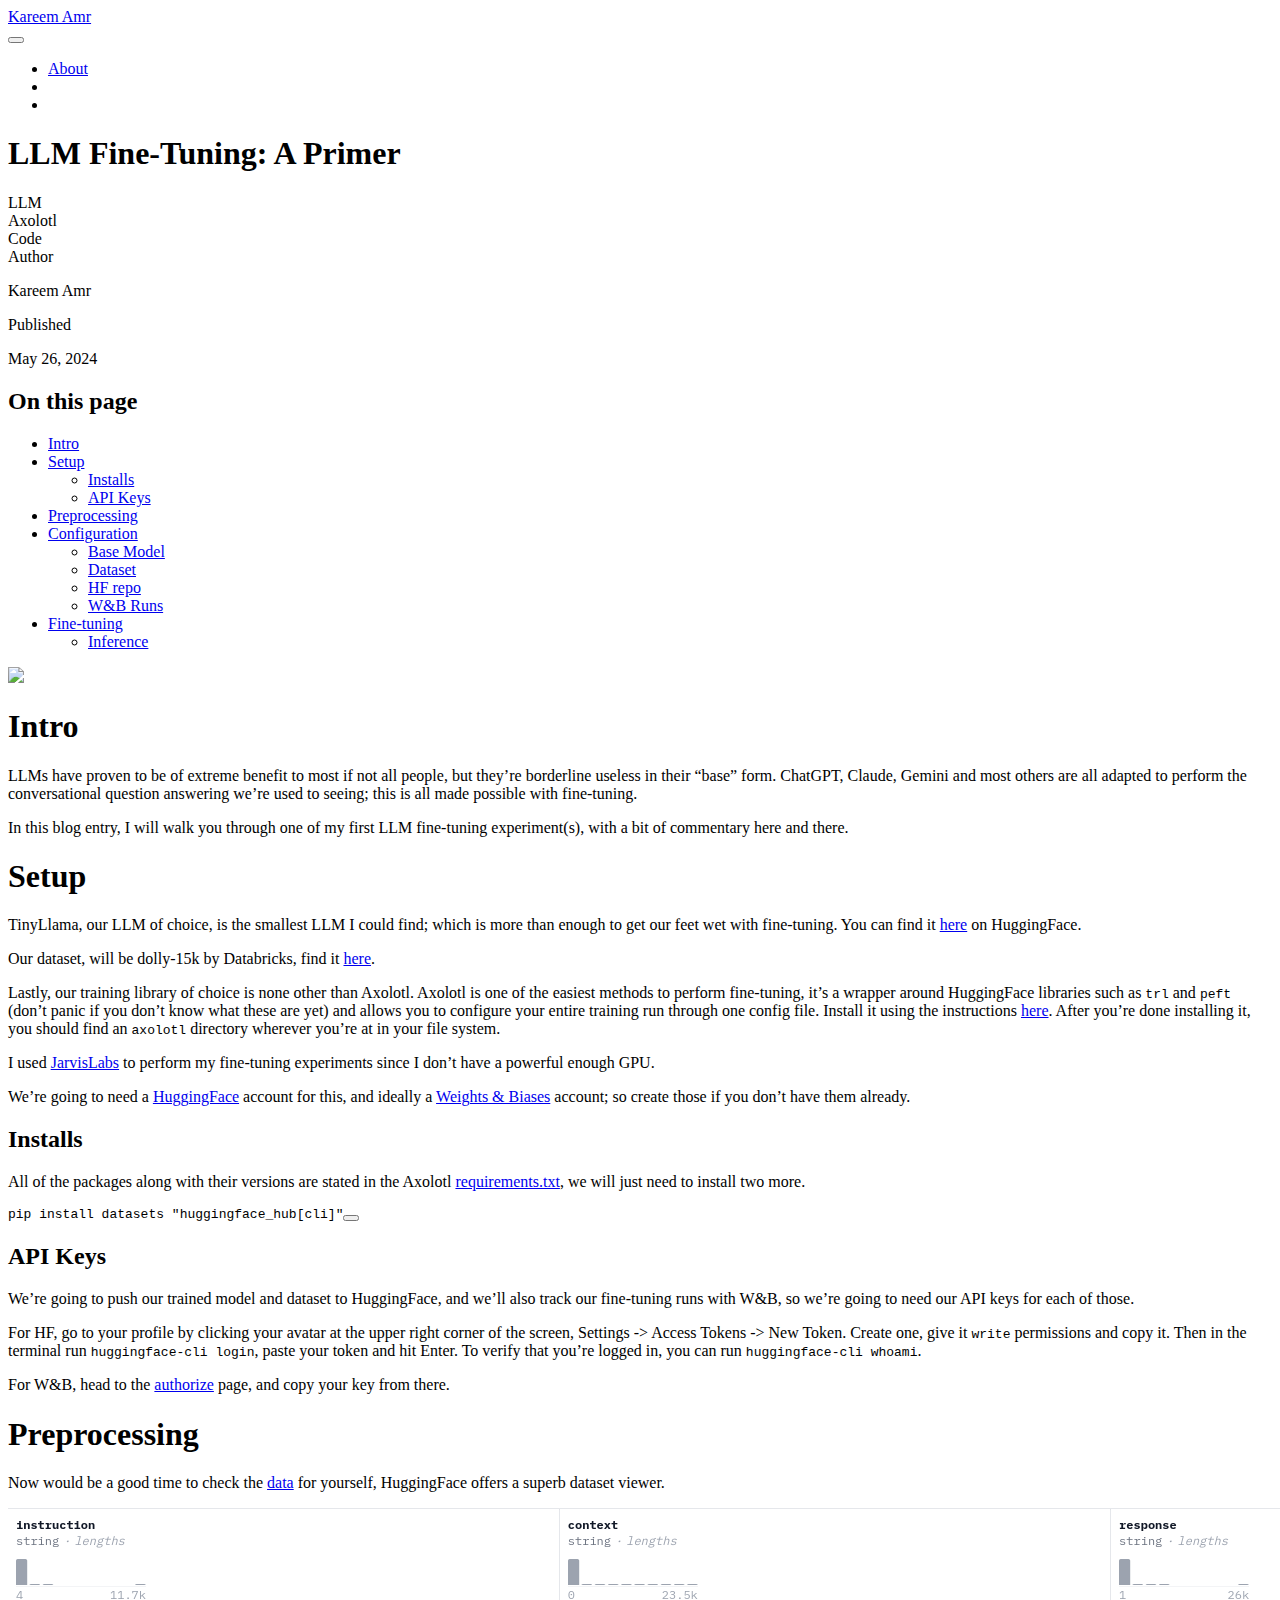
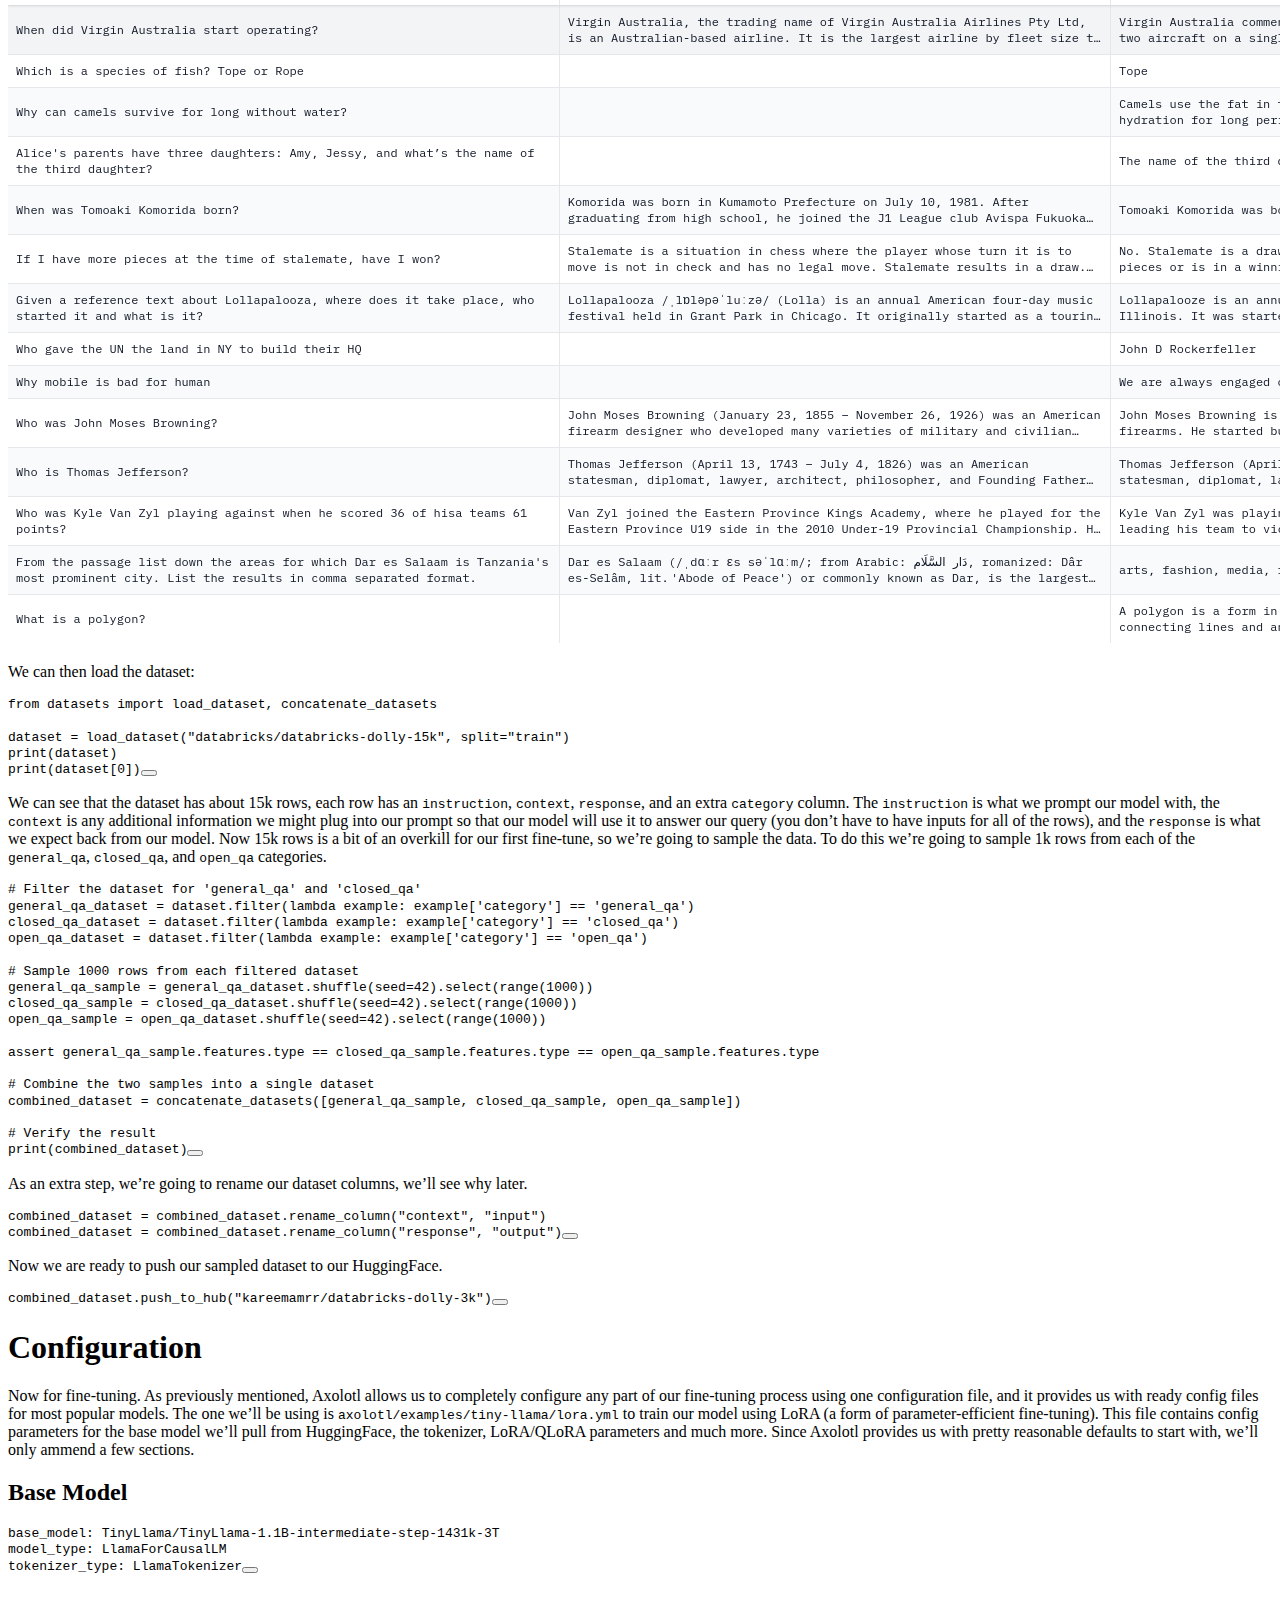
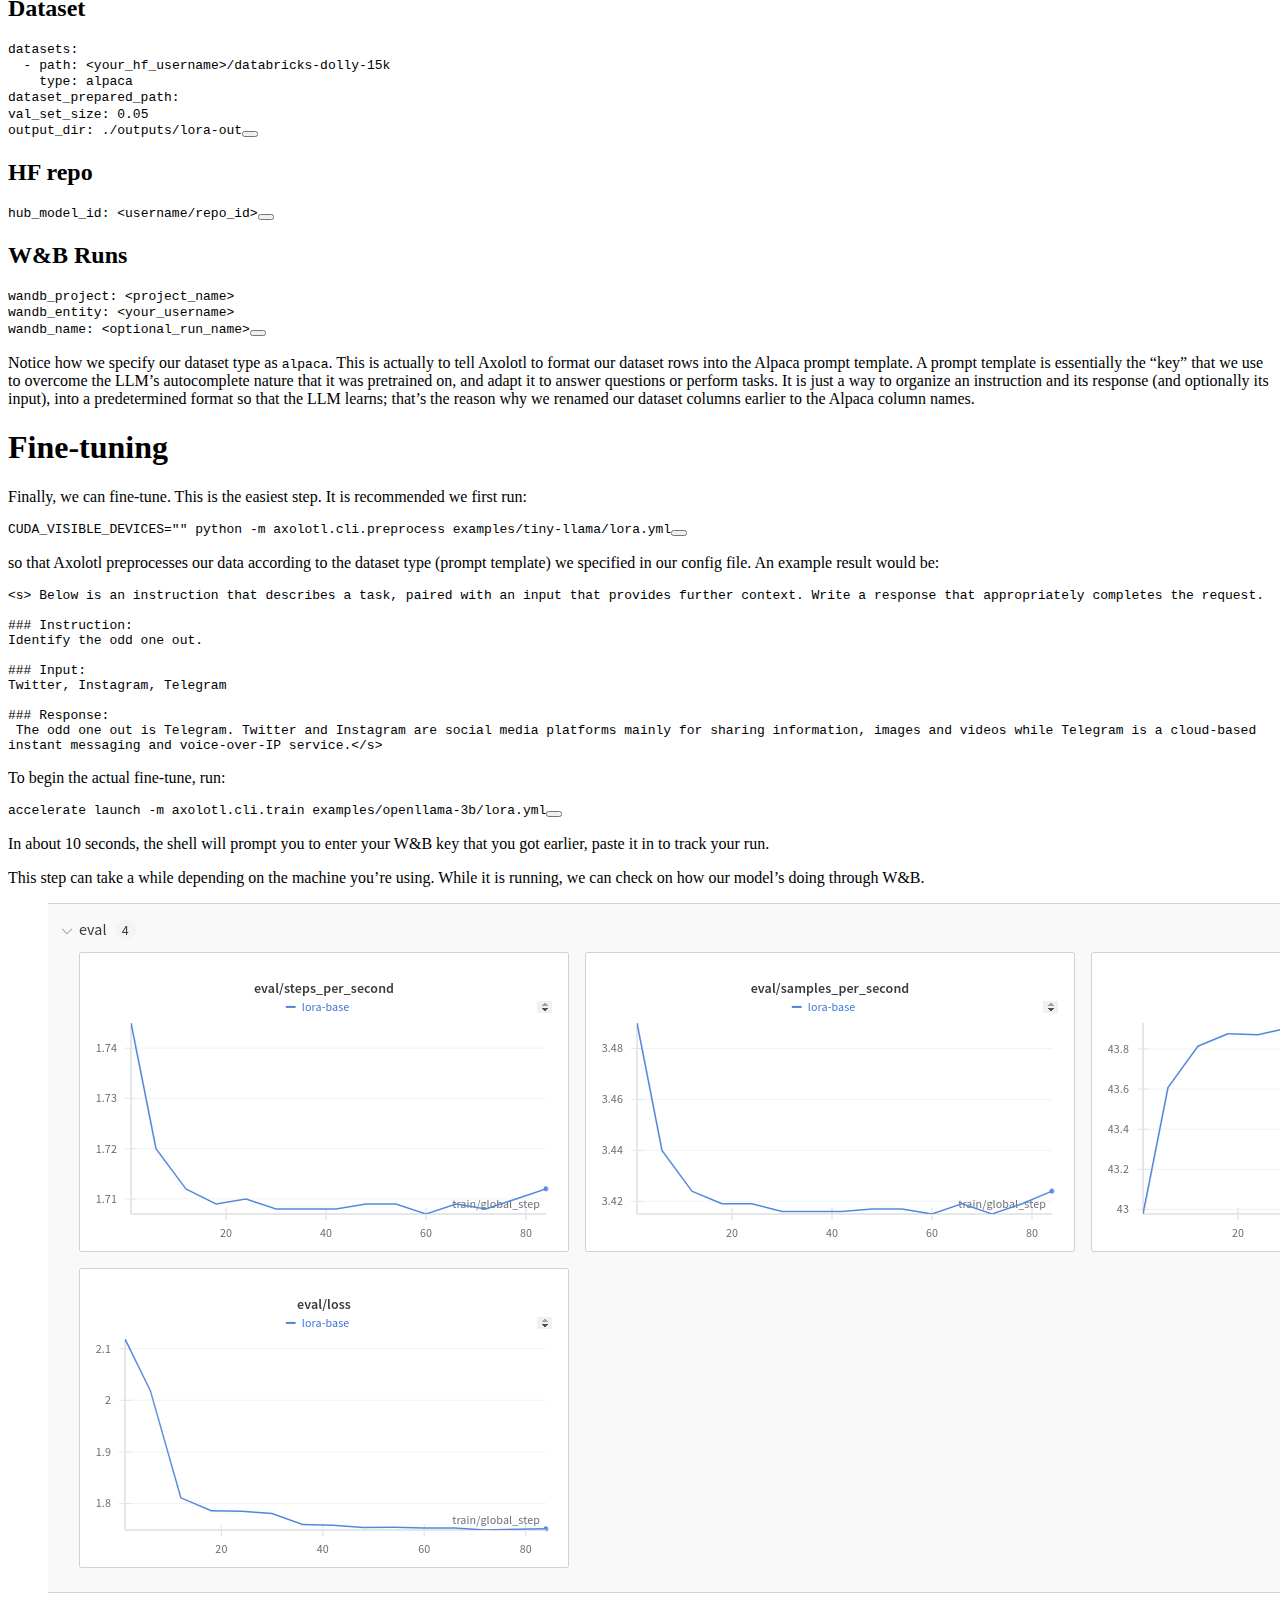
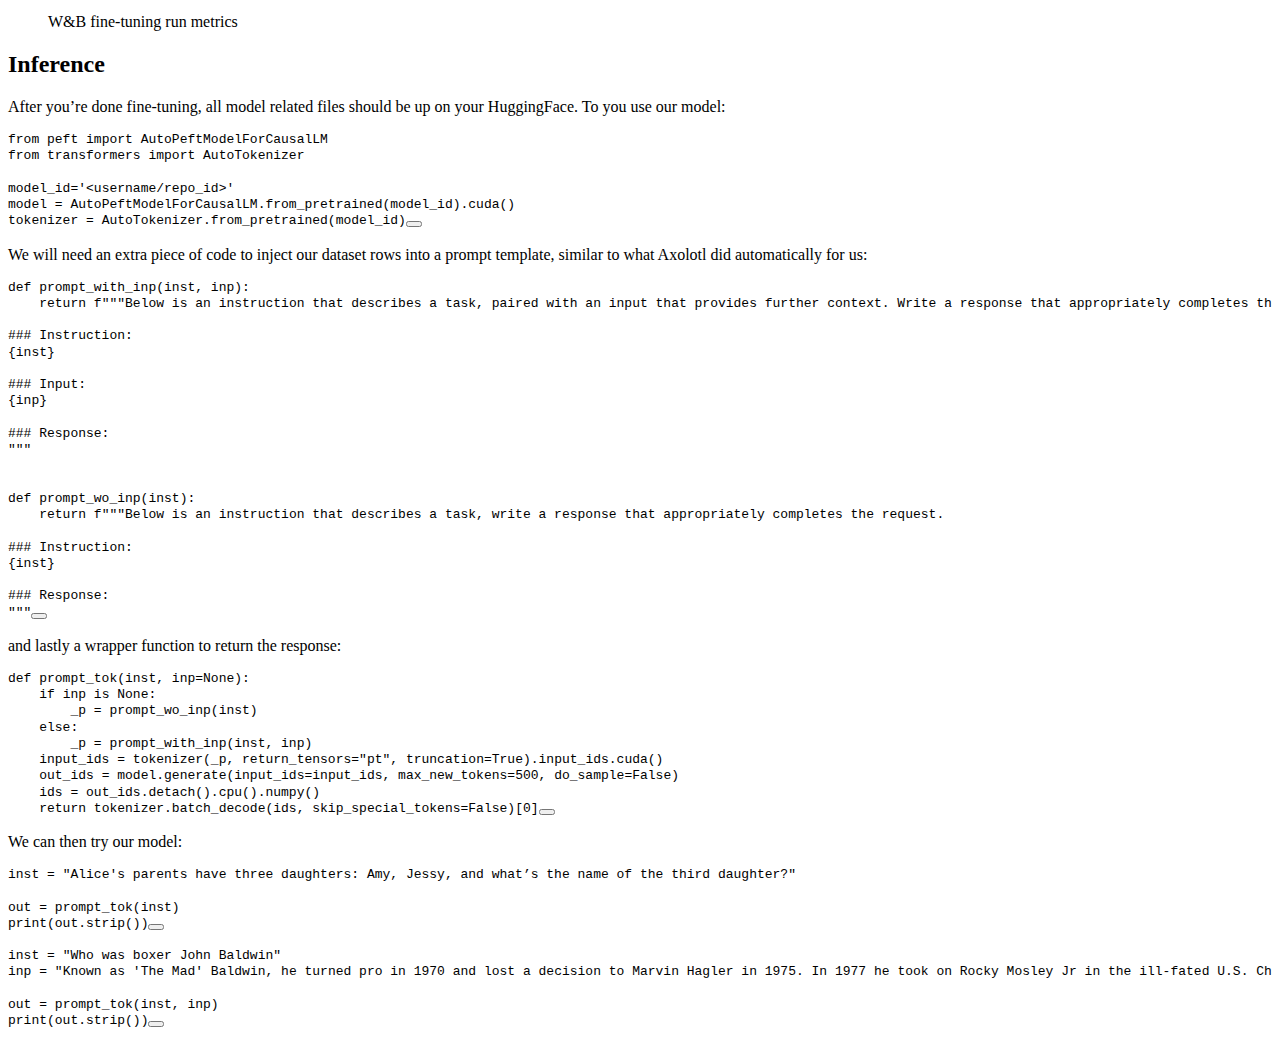
==== posts/llm-primer/index.html @ f2a33131 "Built site for gh-pages" ====
<!DOCTYPE html>
<html xmlns="http://www.w3.org/1999/xhtml" lang="en" xml:lang="en"><head>

<meta charset="utf-8">
<meta name="generator" content="quarto-1.4.554">

<meta name="viewport" content="width=device-width, initial-scale=1.0, user-scalable=yes">

<meta name="author" content="Kareem Amr">
<meta name="dcterms.date" content="2024-05-26">

<title>Kareem Amr - LLM Fine-Tuning: A Primer</title>
<style>
code{white-space: pre-wrap;}
span.smallcaps{font-variant: small-caps;}
div.columns{display: flex; gap: min(4vw, 1.5em);}
div.column{flex: auto; overflow-x: auto;}
div.hanging-indent{margin-left: 1.5em; text-indent: -1.5em;}
ul.task-list{list-style: none;}
ul.task-list li input[type="checkbox"] {
  width: 0.8em;
  margin: 0 0.8em 0.2em -1em; /* quarto-specific, see https://github.com/quarto-dev/quarto-cli/issues/4556 */ 
  vertical-align: middle;
}
/* CSS for syntax highlighting */
pre > code.sourceCode { white-space: pre; position: relative; }
pre > code.sourceCode > span { line-height: 1.25; }
pre > code.sourceCode > span:empty { height: 1.2em; }
.sourceCode { overflow: visible; }
code.sourceCode > span { color: inherit; text-decoration: inherit; }
div.sourceCode { margin: 1em 0; }
pre.sourceCode { margin: 0; }
@media screen {
div.sourceCode { overflow: auto; }
}
@media print {
pre > code.sourceCode { white-space: pre-wrap; }
pre > code.sourceCode > span { text-indent: -5em; padding-left: 5em; }
}
pre.numberSource code
  { counter-reset: source-line 0; }
pre.numberSource code > span
  { position: relative; left: -4em; counter-increment: source-line; }
pre.numberSource code > span > a:first-child::before
  { content: counter(source-line);
    position: relative; left: -1em; text-align: right; vertical-align: baseline;
    border: none; display: inline-block;
    -webkit-touch-callout: none; -webkit-user-select: none;
    -khtml-user-select: none; -moz-user-select: none;
    -ms-user-select: none; user-select: none;
    padding: 0 4px; width: 4em;
  }
pre.numberSource { margin-left: 3em;  padding-left: 4px; }
div.sourceCode
  {   }
@media screen {
pre > code.sourceCode > span > a:first-child::before { text-decoration: underline; }
}
</style>


<script src="../../site_libs/quarto-nav/quarto-nav.js"></script>
<script src="../../site_libs/quarto-nav/headroom.min.js"></script>
<script src="../../site_libs/clipboard/clipboard.min.js"></script>
<script src="../../site_libs/quarto-search/autocomplete.umd.js"></script>
<script src="../../site_libs/quarto-search/fuse.min.js"></script>
<script src="../../site_libs/quarto-search/quarto-search.js"></script>
<meta name="quarto:offset" content="../../">
<link href="../../profile.jpg" rel="icon" type="image/jpeg">
<script src="../../site_libs/quarto-html/quarto.js"></script>
<script src="../../site_libs/quarto-html/popper.min.js"></script>
<script src="../../site_libs/quarto-html/tippy.umd.min.js"></script>
<script src="../../site_libs/quarto-html/anchor.min.js"></script>
<link href="../../site_libs/quarto-html/tippy.css" rel="stylesheet">
<link href="../../site_libs/quarto-html/quarto-syntax-highlighting.css" rel="stylesheet" id="quarto-text-highlighting-styles">
<script src="../../site_libs/bootstrap/bootstrap.min.js"></script>
<link href="../../site_libs/bootstrap/bootstrap-icons.css" rel="stylesheet">
<link href="../../site_libs/bootstrap/bootstrap.min.css" rel="stylesheet" id="quarto-bootstrap" data-mode="light">
<script id="quarto-search-options" type="application/json">{
  "location": "navbar",
  "copy-button": false,
  "collapse-after": 3,
  "panel-placement": "end",
  "type": "overlay",
  "limit": 50,
  "keyboard-shortcut": [
    "f",
    "/",
    "s"
  ],
  "show-item-context": false,
  "language": {
    "search-no-results-text": "No results",
    "search-matching-documents-text": "matching documents",
    "search-copy-link-title": "Copy link to search",
    "search-hide-matches-text": "Hide additional matches",
    "search-more-match-text": "more match in this document",
    "search-more-matches-text": "more matches in this document",
    "search-clear-button-title": "Clear",
    "search-text-placeholder": "",
    "search-detached-cancel-button-title": "Cancel",
    "search-submit-button-title": "Submit",
    "search-label": "Search"
  }
}</script>


<link rel="stylesheet" href="../../styles.css">
</head>

<body class="nav-fixed">

<div id="quarto-search-results"></div>
  <header id="quarto-header" class="headroom fixed-top quarto-banner">
    <nav class="navbar navbar-expand-lg " data-bs-theme="dark">
      <div class="navbar-container container-fluid">
      <div class="navbar-brand-container mx-auto">
    <a class="navbar-brand" href="../../index.html">
    <span class="navbar-title">Kareem Amr</span>
    </a>
  </div>
            <div id="quarto-search" class="" title="Search"></div>
          <button class="navbar-toggler" type="button" data-bs-toggle="collapse" data-bs-target="#navbarCollapse" aria-controls="navbarCollapse" aria-expanded="false" aria-label="Toggle navigation" onclick="if (window.quartoToggleHeadroom) { window.quartoToggleHeadroom(); }">
  <span class="navbar-toggler-icon"></span>
</button>
          <div class="collapse navbar-collapse" id="navbarCollapse">
            <ul class="navbar-nav navbar-nav-scroll ms-auto">
  <li class="nav-item">
    <a class="nav-link" href="../../about.html"> 
<span class="menu-text">About</span></a>
  </li>  
  <li class="nav-item compact">
    <a class="nav-link" href="https://github.com/kareemamrr"> <i class="bi bi-github" role="img">
</i> 
<span class="menu-text"></span></a>
  </li>  
  <li class="nav-item compact">
    <a class="nav-link" href="https://www.linkedin.com/in/kareemamrr/"> <i class="bi bi-linkedin" role="img">
</i> 
<span class="menu-text"></span></a>
  </li>  
</ul>
          </div> <!-- /navcollapse -->
          <div class="quarto-navbar-tools">
</div>
      </div> <!-- /container-fluid -->
    </nav>
</header>
<!-- content -->
<header id="title-block-header" class="quarto-title-block default page-columns page-full">
  <div class="quarto-title-banner page-columns page-full">
    <div class="quarto-title column-body">
      <h1 class="title">LLM Fine-Tuning: A Primer</h1>
                                <div class="quarto-categories">
                <div class="quarto-category">LLM</div>
                <div class="quarto-category">Axolotl</div>
                <div class="quarto-category">Code</div>
              </div>
                  </div>
  </div>
    
  
  <div class="quarto-title-meta">

      <div>
      <div class="quarto-title-meta-heading">Author</div>
      <div class="quarto-title-meta-contents">
               <p>Kareem Amr </p>
            </div>
    </div>
      
      <div>
      <div class="quarto-title-meta-heading">Published</div>
      <div class="quarto-title-meta-contents">
        <p class="date">May 26, 2024</p>
      </div>
    </div>
    
      
    </div>
    
  
  </header><div id="quarto-content" class="quarto-container page-columns page-rows-contents page-layout-article page-navbar">
<!-- sidebar -->
<!-- margin-sidebar -->
    <div id="quarto-margin-sidebar" class="sidebar margin-sidebar">
        <nav id="TOC" role="doc-toc" class="toc-active">
    <h2 id="toc-title">On this page</h2>
   
  <ul>
  <li><a href="#intro" id="toc-intro" class="nav-link active" data-scroll-target="#intro">Intro</a></li>
  <li><a href="#setup" id="toc-setup" class="nav-link" data-scroll-target="#setup">Setup</a>
  <ul class="collapse">
  <li><a href="#installs" id="toc-installs" class="nav-link" data-scroll-target="#installs">Installs</a></li>
  <li><a href="#api-keys" id="toc-api-keys" class="nav-link" data-scroll-target="#api-keys">API Keys</a></li>
  </ul></li>
  <li><a href="#preprocessing" id="toc-preprocessing" class="nav-link" data-scroll-target="#preprocessing">Preprocessing</a></li>
  <li><a href="#configuration" id="toc-configuration" class="nav-link" data-scroll-target="#configuration">Configuration</a>
  <ul class="collapse">
  <li><a href="#base-model" id="toc-base-model" class="nav-link" data-scroll-target="#base-model">Base Model</a></li>
  <li><a href="#dataset" id="toc-dataset" class="nav-link" data-scroll-target="#dataset">Dataset</a></li>
  <li><a href="#hf-repo" id="toc-hf-repo" class="nav-link" data-scroll-target="#hf-repo">HF repo</a></li>
  <li><a href="#wb-runs" id="toc-wb-runs" class="nav-link" data-scroll-target="#wb-runs">W&amp;B Runs</a></li>
  </ul></li>
  <li><a href="#fine-tuning" id="toc-fine-tuning" class="nav-link" data-scroll-target="#fine-tuning">Fine-tuning</a>
  <ul class="collapse">
  <li><a href="#inference" id="toc-inference" class="nav-link" data-scroll-target="#inference">Inference</a></li>
  </ul></li>
  </ul>
</nav>
    </div>
<!-- main -->
<main class="content quarto-banner-title-block" id="quarto-document-content">





<p><img src="https://raw.githubusercontent.com/jzhang38/TinyLlama/main/.github/TinyLlama_logo.png" class="img-fluid" width="500"></p>
<section id="intro" class="level1">
<h1>Intro</h1>
<p>LLMs have proven to be of extreme benefit to most if not all people, but they’re borderline useless in their “base” form. ChatGPT, Claude, Gemini and most others are all adapted to perform the conversational question answering we’re used to seeing; this is all made possible with fine-tuning.</p>
<p>In this blog entry, I will walk you through one of my first LLM fine-tuning experiment(s), with a bit of commentary here and there.</p>
</section>
<section id="setup" class="level1">
<h1>Setup</h1>
<p>TinyLlama, our LLM of choice, is the smallest LLM I could find; which is more than enough to get our feet wet with fine-tuning. You can find it <a href="https://huggingface.co/TinyLlama/TinyLlama-1.1B-intermediate-step-1431k-3T">here</a> on HuggingFace.</p>
<p>Our dataset, will be dolly-15k by Databricks, find it <a href="https://huggingface.co/datasets/databricks/databricks-dolly-15k">here</a>.</p>
<p>Lastly, our training library of choice is none other than Axolotl. Axolotl is one of the easiest methods to perform fine-tuning, it’s a wrapper around HuggingFace libraries such as <code>trl</code> and <code>peft</code> (don’t panic if you don’t know what these are yet) and allows you to configure your entire training run through one config file. Install it using the instructions <a href="https://github.com/OpenAccess-AI-Collective/axolotl?tab=readme-ov-file#quickstart-">here</a>. After you’re done installing it, you should find an <code>axolotl</code> directory wherever you’re at in your file system.</p>
<p>I used <a href="https://jarvislabs.ai/">JarvisLabs</a> to perform my fine-tuning experiments since I don’t have a powerful enough GPU.</p>
<p>We’re going to need a <a href="https://huggingface.co/">HuggingFace</a> account for this, and ideally a <a href="https://wandb.ai/site">Weights &amp; Biases</a> account; so create those if you don’t have them already.</p>
<section id="installs" class="level2">
<h2 class="anchored" data-anchor-id="installs">Installs</h2>
<p>All of the packages along with their versions are stated in the Axolotl <a href="https://github.com/OpenAccess-AI-Collective/axolotl/blob/main/requirements.txt">requirements.txt</a>, we will just need to install two more.</p>
<div class="sourceCode" id="cb1"><pre class="sourceCode py code-with-copy"><code class="sourceCode python"><span id="cb1-1"><a href="#cb1-1" aria-hidden="true" tabindex="-1"></a>pip install datasets <span class="st">"huggingface_hub[cli]"</span></span></code><button title="Copy to Clipboard" class="code-copy-button"><i class="bi"></i></button></pre></div>
</section>
<section id="api-keys" class="level2">
<h2 class="anchored" data-anchor-id="api-keys">API Keys</h2>
<p>We’re going to push our trained model and dataset to HuggingFace, and we’ll also track our fine-tuning runs with W&amp;B, so we’re going to need our API keys for each of those.</p>
<p>For HF, go to your profile by clicking your avatar at the upper right corner of the screen, Settings -&gt; Access Tokens -&gt; New Token. Create one, give it <code>write</code> permissions and copy it. Then in the terminal run <code>huggingface-cli login</code>, paste your token and hit Enter. To verify that you’re logged in, you can run <code>huggingface-cli whoami</code>.</p>
<p>For W&amp;B, head to the <a href="https://wandb.ai/authorize">authorize</a> page, and copy your key from there.</p>
</section>
</section>
<section id="preprocessing" class="level1">
<h1>Preprocessing</h1>
<p>Now would be a good time to check the <a href="https://huggingface.co/datasets/databricks/databricks-dolly-15k">data</a> for yourself, HuggingFace offers a superb dataset viewer.</p>
<p><img src="data.png" class="img-fluid"></p>
<p>We can then load the dataset:</p>
<div class="sourceCode" id="cb2"><pre class="sourceCode py code-with-copy"><code class="sourceCode python"><span id="cb2-1"><a href="#cb2-1" aria-hidden="true" tabindex="-1"></a><span class="im">from</span> datasets <span class="im">import</span> load_dataset, concatenate_datasets</span>
<span id="cb2-2"><a href="#cb2-2" aria-hidden="true" tabindex="-1"></a></span>
<span id="cb2-3"><a href="#cb2-3" aria-hidden="true" tabindex="-1"></a>dataset <span class="op">=</span> load_dataset(<span class="st">"databricks/databricks-dolly-15k"</span>, split<span class="op">=</span><span class="st">"train"</span>)</span>
<span id="cb2-4"><a href="#cb2-4" aria-hidden="true" tabindex="-1"></a><span class="bu">print</span>(dataset)</span>
<span id="cb2-5"><a href="#cb2-5" aria-hidden="true" tabindex="-1"></a><span class="bu">print</span>(dataset[<span class="dv">0</span>])</span></code><button title="Copy to Clipboard" class="code-copy-button"><i class="bi"></i></button></pre></div>
<p>We can see that the dataset has about 15k rows, each row has an <code>instruction</code>, <code>context</code>, <code>response</code>, and an extra <code>category</code> column. The <code>instruction</code> is what we prompt our model with, the <code>context</code> is any additional information we might plug into our prompt so that our model will use it to answer our query (you don’t have to have inputs for all of the rows), and the <code>response</code> is what we expect back from our model. Now 15k rows is a bit of an overkill for our first fine-tune, so we’re going to sample the data. To do this we’re going to sample 1k rows from each of the <code>general_qa</code>, <code>closed_qa</code>, and <code>open_qa</code> categories.</p>
<div class="sourceCode" id="cb3"><pre class="sourceCode py code-with-copy"><code class="sourceCode python"><span id="cb3-1"><a href="#cb3-1" aria-hidden="true" tabindex="-1"></a><span class="co"># Filter the dataset for 'general_qa' and 'closed_qa'</span></span>
<span id="cb3-2"><a href="#cb3-2" aria-hidden="true" tabindex="-1"></a>general_qa_dataset <span class="op">=</span> dataset.<span class="bu">filter</span>(<span class="kw">lambda</span> example: example[<span class="st">'category'</span>] <span class="op">==</span> <span class="st">'general_qa'</span>)</span>
<span id="cb3-3"><a href="#cb3-3" aria-hidden="true" tabindex="-1"></a>closed_qa_dataset <span class="op">=</span> dataset.<span class="bu">filter</span>(<span class="kw">lambda</span> example: example[<span class="st">'category'</span>] <span class="op">==</span> <span class="st">'closed_qa'</span>)</span>
<span id="cb3-4"><a href="#cb3-4" aria-hidden="true" tabindex="-1"></a>open_qa_dataset <span class="op">=</span> dataset.<span class="bu">filter</span>(<span class="kw">lambda</span> example: example[<span class="st">'category'</span>] <span class="op">==</span> <span class="st">'open_qa'</span>)</span>
<span id="cb3-5"><a href="#cb3-5" aria-hidden="true" tabindex="-1"></a></span>
<span id="cb3-6"><a href="#cb3-6" aria-hidden="true" tabindex="-1"></a><span class="co"># Sample 1000 rows from each filtered dataset</span></span>
<span id="cb3-7"><a href="#cb3-7" aria-hidden="true" tabindex="-1"></a>general_qa_sample <span class="op">=</span> general_qa_dataset.shuffle(seed<span class="op">=</span><span class="dv">42</span>).select(<span class="bu">range</span>(<span class="dv">1000</span>))</span>
<span id="cb3-8"><a href="#cb3-8" aria-hidden="true" tabindex="-1"></a>closed_qa_sample <span class="op">=</span> closed_qa_dataset.shuffle(seed<span class="op">=</span><span class="dv">42</span>).select(<span class="bu">range</span>(<span class="dv">1000</span>))</span>
<span id="cb3-9"><a href="#cb3-9" aria-hidden="true" tabindex="-1"></a>open_qa_sample <span class="op">=</span> open_qa_dataset.shuffle(seed<span class="op">=</span><span class="dv">42</span>).select(<span class="bu">range</span>(<span class="dv">1000</span>))</span>
<span id="cb3-10"><a href="#cb3-10" aria-hidden="true" tabindex="-1"></a></span>
<span id="cb3-11"><a href="#cb3-11" aria-hidden="true" tabindex="-1"></a><span class="cf">assert</span> general_qa_sample.features.<span class="bu">type</span> <span class="op">==</span> closed_qa_sample.features.<span class="bu">type</span> <span class="op">==</span> open_qa_sample.features.<span class="bu">type</span></span>
<span id="cb3-12"><a href="#cb3-12" aria-hidden="true" tabindex="-1"></a></span>
<span id="cb3-13"><a href="#cb3-13" aria-hidden="true" tabindex="-1"></a><span class="co"># Combine the two samples into a single dataset</span></span>
<span id="cb3-14"><a href="#cb3-14" aria-hidden="true" tabindex="-1"></a>combined_dataset <span class="op">=</span> concatenate_datasets([general_qa_sample, closed_qa_sample, open_qa_sample])</span>
<span id="cb3-15"><a href="#cb3-15" aria-hidden="true" tabindex="-1"></a></span>
<span id="cb3-16"><a href="#cb3-16" aria-hidden="true" tabindex="-1"></a><span class="co"># Verify the result</span></span>
<span id="cb3-17"><a href="#cb3-17" aria-hidden="true" tabindex="-1"></a><span class="bu">print</span>(combined_dataset)</span></code><button title="Copy to Clipboard" class="code-copy-button"><i class="bi"></i></button></pre></div>
<p>As an extra step, we’re going to rename our dataset columns, we’ll see why later.</p>
<div class="sourceCode" id="cb4"><pre class="sourceCode py code-with-copy"><code class="sourceCode python"><span id="cb4-1"><a href="#cb4-1" aria-hidden="true" tabindex="-1"></a>combined_dataset <span class="op">=</span> combined_dataset.rename_column(<span class="st">"context"</span>, <span class="st">"input"</span>)</span>
<span id="cb4-2"><a href="#cb4-2" aria-hidden="true" tabindex="-1"></a>combined_dataset <span class="op">=</span> combined_dataset.rename_column(<span class="st">"response"</span>, <span class="st">"output"</span>)</span></code><button title="Copy to Clipboard" class="code-copy-button"><i class="bi"></i></button></pre></div>
<p>Now we are ready to push our sampled dataset to our HuggingFace.</p>
<div class="sourceCode" id="cb5"><pre class="sourceCode py code-with-copy"><code class="sourceCode python"><span id="cb5-1"><a href="#cb5-1" aria-hidden="true" tabindex="-1"></a>combined_dataset.push_to_hub(<span class="st">"kareemamrr/databricks-dolly-3k"</span>)</span></code><button title="Copy to Clipboard" class="code-copy-button"><i class="bi"></i></button></pre></div>
</section>
<section id="configuration" class="level1">
<h1>Configuration</h1>
<p>Now for fine-tuning. As previously mentioned, Axolotl allows us to completely configure any part of our fine-tuning process using one configuration file, and it provides us with ready config files for most popular models. The one we’ll be using is <code>axolotl/examples/tiny-llama/lora.yml</code> to train our model using LoRA (a form of parameter-efficient fine-tuning). This file contains config parameters for the base model we’ll pull from HuggingFace, the tokenizer, LoRA/QLoRA parameters and much more. Since Axolotl provides us with pretty reasonable defaults to start with, we’ll only ammend a few sections.</p>
<section id="base-model" class="level2">
<h2 class="anchored" data-anchor-id="base-model">Base Model</h2>
<div class="sourceCode" id="cb6"><pre class="sourceCode yml code-with-copy"><code class="sourceCode yaml"><span id="cb6-1"><a href="#cb6-1" aria-hidden="true" tabindex="-1"></a><span class="fu">base_model</span><span class="kw">:</span><span class="at"> TinyLlama/TinyLlama-1.1B-intermediate-step-1431k-3T</span></span>
<span id="cb6-2"><a href="#cb6-2" aria-hidden="true" tabindex="-1"></a><span class="fu">model_type</span><span class="kw">:</span><span class="at"> LlamaForCausalLM</span></span>
<span id="cb6-3"><a href="#cb6-3" aria-hidden="true" tabindex="-1"></a><span class="fu">tokenizer_type</span><span class="kw">:</span><span class="at"> LlamaTokenizer</span></span></code><button title="Copy to Clipboard" class="code-copy-button"><i class="bi"></i></button></pre></div>
</section>
<section id="dataset" class="level2">
<h2 class="anchored" data-anchor-id="dataset">Dataset</h2>
<div class="sourceCode" id="cb7"><pre class="sourceCode yml code-with-copy"><code class="sourceCode yaml"><span id="cb7-1"><a href="#cb7-1" aria-hidden="true" tabindex="-1"></a><span class="fu">datasets</span><span class="kw">:</span></span>
<span id="cb7-2"><a href="#cb7-2" aria-hidden="true" tabindex="-1"></a><span class="at">  </span><span class="kw">-</span><span class="at"> </span><span class="fu">path</span><span class="kw">:</span><span class="at"> &lt;your_hf_username&gt;/databricks-dolly-15k</span></span>
<span id="cb7-3"><a href="#cb7-3" aria-hidden="true" tabindex="-1"></a><span class="at">    </span><span class="fu">type</span><span class="kw">:</span><span class="at"> alpaca</span></span>
<span id="cb7-4"><a href="#cb7-4" aria-hidden="true" tabindex="-1"></a><span class="fu">dataset_prepared_path</span><span class="kw">:</span></span>
<span id="cb7-5"><a href="#cb7-5" aria-hidden="true" tabindex="-1"></a><span class="fu">val_set_size</span><span class="kw">:</span><span class="at"> </span><span class="fl">0.05</span></span>
<span id="cb7-6"><a href="#cb7-6" aria-hidden="true" tabindex="-1"></a><span class="fu">output_dir</span><span class="kw">:</span><span class="at"> ./outputs/lora-out</span></span></code><button title="Copy to Clipboard" class="code-copy-button"><i class="bi"></i></button></pre></div>
</section>
<section id="hf-repo" class="level2">
<h2 class="anchored" data-anchor-id="hf-repo">HF repo</h2>
<div class="sourceCode" id="cb8"><pre class="sourceCode yml code-with-copy"><code class="sourceCode yaml"><span id="cb8-1"><a href="#cb8-1" aria-hidden="true" tabindex="-1"></a><span class="fu">hub_model_id</span><span class="kw">:</span><span class="at"> &lt;username/repo_id&gt;</span></span></code><button title="Copy to Clipboard" class="code-copy-button"><i class="bi"></i></button></pre></div>
</section>
<section id="wb-runs" class="level2">
<h2 class="anchored" data-anchor-id="wb-runs">W&amp;B Runs</h2>
<div class="sourceCode" id="cb9"><pre class="sourceCode yml code-with-copy"><code class="sourceCode yaml"><span id="cb9-1"><a href="#cb9-1" aria-hidden="true" tabindex="-1"></a><span class="fu">wandb_project</span><span class="kw">:</span><span class="at"> &lt;project_name&gt;</span></span>
<span id="cb9-2"><a href="#cb9-2" aria-hidden="true" tabindex="-1"></a><span class="fu">wandb_entity</span><span class="kw">:</span><span class="at"> &lt;your_username&gt;</span></span>
<span id="cb9-3"><a href="#cb9-3" aria-hidden="true" tabindex="-1"></a><span class="fu">wandb_name</span><span class="kw">:</span><span class="at"> &lt;optional_run_name&gt;</span></span></code><button title="Copy to Clipboard" class="code-copy-button"><i class="bi"></i></button></pre></div>
<p>Notice how we specify our dataset type as <code>alpaca</code>. This is actually to tell Axolotl to format our dataset rows into the Alpaca prompt template. A prompt template is essentially the “key” that we use to overcome the LLM’s autocomplete nature that it was pretrained on, and adapt it to answer questions or perform tasks. It is just a way to organize an instruction and its response (and optionally its input), into a predetermined format so that the LLM learns; that’s the reason why we renamed our dataset columns earlier to the Alpaca column names.</p>
</section>
</section>
<section id="fine-tuning" class="level1">
<h1>Fine-tuning</h1>
<p>Finally, we can fine-tune. This is the easiest step. It is recommended we first run:</p>
<div class="sourceCode" id="cb10"><pre class="sourceCode bash code-with-copy"><code class="sourceCode bash"><span id="cb10-1"><a href="#cb10-1" aria-hidden="true" tabindex="-1"></a><span class="va">CUDA_VISIBLE_DEVICES</span><span class="op">=</span><span class="st">""</span> <span class="ex">python</span> <span class="at">-m</span> axolotl.cli.preprocess examples/tiny-llama/lora.yml</span></code><button title="Copy to Clipboard" class="code-copy-button"><i class="bi"></i></button></pre></div>
<p>so that Axolotl preprocesses our data according to the dataset type (prompt template) we specified in our config file. An example result would be:</p>
<pre><code>&lt;s&gt; Below is an instruction that describes a task, paired with an input that provides further context. Write a response that appropriately completes the request.

### Instruction:
Identify the odd one out.

### Input:
Twitter, Instagram, Telegram

### Response:
 The odd one out is Telegram. Twitter and Instagram are social media platforms mainly for sharing information, images and videos while Telegram is a cloud-based instant messaging and voice-over-IP service.&lt;/s&gt;</code></pre>
<p>To begin the actual fine-tune, run:</p>
<div class="sourceCode" id="cb12"><pre class="sourceCode bash code-with-copy"><code class="sourceCode bash"><span id="cb12-1"><a href="#cb12-1" aria-hidden="true" tabindex="-1"></a><span class="ex">accelerate</span> launch <span class="at">-m</span> axolotl.cli.train examples/openllama-3b/lora.yml</span></code><button title="Copy to Clipboard" class="code-copy-button"><i class="bi"></i></button></pre></div>
<p>In about 10 seconds, the shell will prompt you to enter your W&amp;B key that you got earlier, paste it in to track your run.</p>
<p>This step can take a while depending on the machine you’re using. While it is running, we can check on how our model’s doing through W&amp;B.</p>
<div class="quarto-figure quarto-figure-center">
<figure class="figure">
<p><img src="wandb.png" class="img-fluid figure-img"></p>
<figcaption>W&amp;B fine-tuning run metrics</figcaption>
</figure>
</div>
<section id="inference" class="level2">
<h2 class="anchored" data-anchor-id="inference">Inference</h2>
<p>After you’re done fine-tuning, all model related files should be up on your HuggingFace. To you use our model:</p>
<div class="sourceCode" id="cb13"><pre class="sourceCode py code-with-copy"><code class="sourceCode python"><span id="cb13-1"><a href="#cb13-1" aria-hidden="true" tabindex="-1"></a><span class="im">from</span> peft <span class="im">import</span> AutoPeftModelForCausalLM</span>
<span id="cb13-2"><a href="#cb13-2" aria-hidden="true" tabindex="-1"></a><span class="im">from</span> transformers <span class="im">import</span> AutoTokenizer</span>
<span id="cb13-3"><a href="#cb13-3" aria-hidden="true" tabindex="-1"></a></span>
<span id="cb13-4"><a href="#cb13-4" aria-hidden="true" tabindex="-1"></a>model_id<span class="op">=</span><span class="st">'&lt;username/repo_id&gt;'</span></span>
<span id="cb13-5"><a href="#cb13-5" aria-hidden="true" tabindex="-1"></a>model <span class="op">=</span> AutoPeftModelForCausalLM.from_pretrained(model_id).cuda()</span>
<span id="cb13-6"><a href="#cb13-6" aria-hidden="true" tabindex="-1"></a>tokenizer <span class="op">=</span> AutoTokenizer.from_pretrained(model_id)</span></code><button title="Copy to Clipboard" class="code-copy-button"><i class="bi"></i></button></pre></div>
<p>We will need an extra piece of code to inject our dataset rows into a prompt template, similar to what Axolotl did automatically for us:</p>
<div class="sourceCode" id="cb14"><pre class="sourceCode py code-with-copy"><code class="sourceCode python"><span id="cb14-1"><a href="#cb14-1" aria-hidden="true" tabindex="-1"></a><span class="kw">def</span> prompt_with_inp(inst, inp):</span>
<span id="cb14-2"><a href="#cb14-2" aria-hidden="true" tabindex="-1"></a>    <span class="cf">return</span> <span class="ss">f"""Below is an instruction that describes a task, paired with an input that provides further context. Write a response that appropriately completes the request.</span></span>
<span id="cb14-3"><a href="#cb14-3" aria-hidden="true" tabindex="-1"></a></span>
<span id="cb14-4"><a href="#cb14-4" aria-hidden="true" tabindex="-1"></a><span class="ss">### Instruction:</span></span>
<span id="cb14-5"><a href="#cb14-5" aria-hidden="true" tabindex="-1"></a><span class="sc">{</span>inst<span class="sc">}</span></span>
<span id="cb14-6"><a href="#cb14-6" aria-hidden="true" tabindex="-1"></a></span>
<span id="cb14-7"><a href="#cb14-7" aria-hidden="true" tabindex="-1"></a><span class="ss">### Input:</span></span>
<span id="cb14-8"><a href="#cb14-8" aria-hidden="true" tabindex="-1"></a><span class="sc">{</span>inp<span class="sc">}</span></span>
<span id="cb14-9"><a href="#cb14-9" aria-hidden="true" tabindex="-1"></a></span>
<span id="cb14-10"><a href="#cb14-10" aria-hidden="true" tabindex="-1"></a><span class="ss">### Response:</span></span>
<span id="cb14-11"><a href="#cb14-11" aria-hidden="true" tabindex="-1"></a><span class="ss">"""</span></span>
<span id="cb14-12"><a href="#cb14-12" aria-hidden="true" tabindex="-1"></a></span>
<span id="cb14-13"><a href="#cb14-13" aria-hidden="true" tabindex="-1"></a></span>
<span id="cb14-14"><a href="#cb14-14" aria-hidden="true" tabindex="-1"></a><span class="kw">def</span> prompt_wo_inp(inst):</span>
<span id="cb14-15"><a href="#cb14-15" aria-hidden="true" tabindex="-1"></a>    <span class="cf">return</span> <span class="ss">f"""Below is an instruction that describes a task, write a response that appropriately completes the request.</span></span>
<span id="cb14-16"><a href="#cb14-16" aria-hidden="true" tabindex="-1"></a></span>
<span id="cb14-17"><a href="#cb14-17" aria-hidden="true" tabindex="-1"></a><span class="ss">### Instruction:</span></span>
<span id="cb14-18"><a href="#cb14-18" aria-hidden="true" tabindex="-1"></a><span class="sc">{</span>inst<span class="sc">}</span></span>
<span id="cb14-19"><a href="#cb14-19" aria-hidden="true" tabindex="-1"></a></span>
<span id="cb14-20"><a href="#cb14-20" aria-hidden="true" tabindex="-1"></a><span class="ss">### Response:</span></span>
<span id="cb14-21"><a href="#cb14-21" aria-hidden="true" tabindex="-1"></a><span class="ss">"""</span></span></code><button title="Copy to Clipboard" class="code-copy-button"><i class="bi"></i></button></pre></div>
<p>and lastly a wrapper function to return the response:</p>
<div class="sourceCode" id="cb15"><pre class="sourceCode py code-with-copy"><code class="sourceCode python"><span id="cb15-1"><a href="#cb15-1" aria-hidden="true" tabindex="-1"></a><span class="kw">def</span> prompt_tok(inst, inp<span class="op">=</span><span class="va">None</span>):</span>
<span id="cb15-2"><a href="#cb15-2" aria-hidden="true" tabindex="-1"></a>    <span class="cf">if</span> inp <span class="kw">is</span> <span class="va">None</span>:</span>
<span id="cb15-3"><a href="#cb15-3" aria-hidden="true" tabindex="-1"></a>        _p <span class="op">=</span> prompt_wo_inp(inst)</span>
<span id="cb15-4"><a href="#cb15-4" aria-hidden="true" tabindex="-1"></a>    <span class="cf">else</span>:</span>
<span id="cb15-5"><a href="#cb15-5" aria-hidden="true" tabindex="-1"></a>        _p <span class="op">=</span> prompt_with_inp(inst, inp)</span>
<span id="cb15-6"><a href="#cb15-6" aria-hidden="true" tabindex="-1"></a>    input_ids <span class="op">=</span> tokenizer(_p, return_tensors<span class="op">=</span><span class="st">"pt"</span>, truncation<span class="op">=</span><span class="va">True</span>).input_ids.cuda()</span>
<span id="cb15-7"><a href="#cb15-7" aria-hidden="true" tabindex="-1"></a>    out_ids <span class="op">=</span> model.generate(input_ids<span class="op">=</span>input_ids, max_new_tokens<span class="op">=</span><span class="dv">500</span>, do_sample<span class="op">=</span><span class="va">False</span>)</span>
<span id="cb15-8"><a href="#cb15-8" aria-hidden="true" tabindex="-1"></a>    ids <span class="op">=</span> out_ids.detach().cpu().numpy()</span>
<span id="cb15-9"><a href="#cb15-9" aria-hidden="true" tabindex="-1"></a>    <span class="cf">return</span> tokenizer.batch_decode(ids, skip_special_tokens<span class="op">=</span><span class="va">False</span>)[<span class="dv">0</span>]</span></code><button title="Copy to Clipboard" class="code-copy-button"><i class="bi"></i></button></pre></div>
<p>We can then try our model:</p>
<div class="sourceCode" id="cb16"><pre class="sourceCode py code-with-copy"><code class="sourceCode python"><span id="cb16-1"><a href="#cb16-1" aria-hidden="true" tabindex="-1"></a>inst <span class="op">=</span> <span class="st">"Alice's parents have three daughters: Amy, Jessy, and what’s the name of the third daughter?"</span></span>
<span id="cb16-2"><a href="#cb16-2" aria-hidden="true" tabindex="-1"></a></span>
<span id="cb16-3"><a href="#cb16-3" aria-hidden="true" tabindex="-1"></a>out <span class="op">=</span> prompt_tok(inst)</span>
<span id="cb16-4"><a href="#cb16-4" aria-hidden="true" tabindex="-1"></a><span class="bu">print</span>(out.strip())</span></code><button title="Copy to Clipboard" class="code-copy-button"><i class="bi"></i></button></pre></div>
<div class="sourceCode" id="cb17"><pre class="sourceCode py code-with-copy"><code class="sourceCode python"><span id="cb17-1"><a href="#cb17-1" aria-hidden="true" tabindex="-1"></a>inst <span class="op">=</span> <span class="st">"Who was boxer John Baldwin"</span></span>
<span id="cb17-2"><a href="#cb17-2" aria-hidden="true" tabindex="-1"></a>inp <span class="op">=</span> <span class="st">"Known as 'The Mad' Baldwin, he turned pro in 1970 and lost a decision to Marvin Hagler in 1975. In 1977 he took on Rocky Mosley Jr in the ill-fated U.S. Championship Tournament, but lost via K.O. In 1978 he lost a decision to Marvin Johnson, and retired a year later."</span></span>
<span id="cb17-3"><a href="#cb17-3" aria-hidden="true" tabindex="-1"></a></span>
<span id="cb17-4"><a href="#cb17-4" aria-hidden="true" tabindex="-1"></a>out <span class="op">=</span> prompt_tok(inst, inp)</span>
<span id="cb17-5"><a href="#cb17-5" aria-hidden="true" tabindex="-1"></a><span class="bu">print</span>(out.strip())</span></code><button title="Copy to Clipboard" class="code-copy-button"><i class="bi"></i></button></pre></div>


</section>
</section>

</main> <!-- /main -->
<script id="quarto-html-after-body" type="application/javascript">
window.document.addEventListener("DOMContentLoaded", function (event) {
  const toggleBodyColorMode = (bsSheetEl) => {
    const mode = bsSheetEl.getAttribute("data-mode");
    const bodyEl = window.document.querySelector("body");
    if (mode === "dark") {
      bodyEl.classList.add("quarto-dark");
      bodyEl.classList.remove("quarto-light");
    } else {
      bodyEl.classList.add("quarto-light");
      bodyEl.classList.remove("quarto-dark");
    }
  }
  const toggleBodyColorPrimary = () => {
    const bsSheetEl = window.document.querySelector("link#quarto-bootstrap");
    if (bsSheetEl) {
      toggleBodyColorMode(bsSheetEl);
    }
  }
  toggleBodyColorPrimary();  
  const icon = "";
  const anchorJS = new window.AnchorJS();
  anchorJS.options = {
    placement: 'right',
    icon: icon
  };
  anchorJS.add('.anchored');
  const isCodeAnnotation = (el) => {
    for (const clz of el.classList) {
      if (clz.startsWith('code-annotation-')) {                     
        return true;
      }
    }
    return false;
  }
  const clipboard = new window.ClipboardJS('.code-copy-button', {
    text: function(trigger) {
      const codeEl = trigger.previousElementSibling.cloneNode(true);
      for (const childEl of codeEl.children) {
        if (isCodeAnnotation(childEl)) {
          childEl.remove();
        }
      }
      return codeEl.innerText;
    }
  });
  clipboard.on('success', function(e) {
    // button target
    const button = e.trigger;
    // don't keep focus
    button.blur();
    // flash "checked"
    button.classList.add('code-copy-button-checked');
    var currentTitle = button.getAttribute("title");
    button.setAttribute("title", "Copied!");
    let tooltip;
    if (window.bootstrap) {
      button.setAttribute("data-bs-toggle", "tooltip");
      button.setAttribute("data-bs-placement", "left");
      button.setAttribute("data-bs-title", "Copied!");
      tooltip = new bootstrap.Tooltip(button, 
        { trigger: "manual", 
          customClass: "code-copy-button-tooltip",
          offset: [0, -8]});
      tooltip.show();    
    }
    setTimeout(function() {
      if (tooltip) {
        tooltip.hide();
        button.removeAttribute("data-bs-title");
        button.removeAttribute("data-bs-toggle");
        button.removeAttribute("data-bs-placement");
      }
      button.setAttribute("title", currentTitle);
      button.classList.remove('code-copy-button-checked');
    }, 1000);
    // clear code selection
    e.clearSelection();
  });
    var localhostRegex = new RegExp(/^(?:http|https):\/\/localhost\:?[0-9]*\//);
    var mailtoRegex = new RegExp(/^mailto:/);
      var filterRegex = new RegExp("https:\/\/kareemamrr\.github\.io\/");
    var isInternal = (href) => {
        return filterRegex.test(href) || localhostRegex.test(href) || mailtoRegex.test(href);
    }
    // Inspect non-navigation links and adorn them if external
 	var links = window.document.querySelectorAll('a[href]:not(.nav-link):not(.navbar-brand):not(.toc-action):not(.sidebar-link):not(.sidebar-item-toggle):not(.pagination-link):not(.no-external):not([aria-hidden]):not(.dropdown-item):not(.quarto-navigation-tool)');
    for (var i=0; i<links.length; i++) {
      const link = links[i];
      if (!isInternal(link.href)) {
        // undo the damage that might have been done by quarto-nav.js in the case of
        // links that we want to consider external
        if (link.dataset.originalHref !== undefined) {
          link.href = link.dataset.originalHref;
        }
      }
    }
  function tippyHover(el, contentFn, onTriggerFn, onUntriggerFn) {
    const config = {
      allowHTML: true,
      maxWidth: 500,
      delay: 100,
      arrow: false,
      appendTo: function(el) {
          return el.parentElement;
      },
      interactive: true,
      interactiveBorder: 10,
      theme: 'quarto',
      placement: 'bottom-start',
    };
    if (contentFn) {
      config.content = contentFn;
    }
    if (onTriggerFn) {
      config.onTrigger = onTriggerFn;
    }
    if (onUntriggerFn) {
      config.onUntrigger = onUntriggerFn;
    }
    window.tippy(el, config); 
  }
  const noterefs = window.document.querySelectorAll('a[role="doc-noteref"]');
  for (var i=0; i<noterefs.length; i++) {
    const ref = noterefs[i];
    tippyHover(ref, function() {
      // use id or data attribute instead here
      let href = ref.getAttribute('data-footnote-href') || ref.getAttribute('href');
      try { href = new URL(href).hash; } catch {}
      const id = href.replace(/^#\/?/, "");
      const note = window.document.getElementById(id);
      if (note) {
        return note.innerHTML;
      } else {
        return "";
      }
    });
  }
  const xrefs = window.document.querySelectorAll('a.quarto-xref');
  const processXRef = (id, note) => {
    // Strip column container classes
    const stripColumnClz = (el) => {
      el.classList.remove("page-full", "page-columns");
      if (el.children) {
        for (const child of el.children) {
          stripColumnClz(child);
        }
      }
    }
    stripColumnClz(note)
    if (id === null || id.startsWith('sec-')) {
      // Special case sections, only their first couple elements
      const container = document.createElement("div");
      if (note.children && note.children.length > 2) {
        container.appendChild(note.children[0].cloneNode(true));
        for (let i = 1; i < note.children.length; i++) {
          const child = note.children[i];
          if (child.tagName === "P" && child.innerText === "") {
            continue;
          } else {
            container.appendChild(child.cloneNode(true));
            break;
          }
        }
        if (window.Quarto?.typesetMath) {
          window.Quarto.typesetMath(container);
        }
        return container.innerHTML
      } else {
        if (window.Quarto?.typesetMath) {
          window.Quarto.typesetMath(note);
        }
        return note.innerHTML;
      }
    } else {
      // Remove any anchor links if they are present
      const anchorLink = note.querySelector('a.anchorjs-link');
      if (anchorLink) {
        anchorLink.remove();
      }
      if (window.Quarto?.typesetMath) {
        window.Quarto.typesetMath(note);
      }
      // TODO in 1.5, we should make sure this works without a callout special case
      if (note.classList.contains("callout")) {
        return note.outerHTML;
      } else {
        return note.innerHTML;
      }
    }
  }
  for (var i=0; i<xrefs.length; i++) {
    const xref = xrefs[i];
    tippyHover(xref, undefined, function(instance) {
      instance.disable();
      let url = xref.getAttribute('href');
      let hash = undefined; 
      if (url.startsWith('#')) {
        hash = url;
      } else {
        try { hash = new URL(url).hash; } catch {}
      }
      if (hash) {
        const id = hash.replace(/^#\/?/, "");
        const note = window.document.getElementById(id);
        if (note !== null) {
          try {
            const html = processXRef(id, note.cloneNode(true));
            instance.setContent(html);
          } finally {
            instance.enable();
            instance.show();
          }
        } else {
          // See if we can fetch this
          fetch(url.split('#')[0])
          .then(res => res.text())
          .then(html => {
            const parser = new DOMParser();
            const htmlDoc = parser.parseFromString(html, "text/html");
            const note = htmlDoc.getElementById(id);
            if (note !== null) {
              const html = processXRef(id, note);
              instance.setContent(html);
            } 
          }).finally(() => {
            instance.enable();
            instance.show();
          });
        }
      } else {
        // See if we can fetch a full url (with no hash to target)
        // This is a special case and we should probably do some content thinning / targeting
        fetch(url)
        .then(res => res.text())
        .then(html => {
          const parser = new DOMParser();
          const htmlDoc = parser.parseFromString(html, "text/html");
          const note = htmlDoc.querySelector('main.content');
          if (note !== null) {
            // This should only happen for chapter cross references
            // (since there is no id in the URL)
            // remove the first header
            if (note.children.length > 0 && note.children[0].tagName === "HEADER") {
              note.children[0].remove();
            }
            const html = processXRef(null, note);
            instance.setContent(html);
          } 
        }).finally(() => {
          instance.enable();
          instance.show();
        });
      }
    }, function(instance) {
    });
  }
      let selectedAnnoteEl;
      const selectorForAnnotation = ( cell, annotation) => {
        let cellAttr = 'data-code-cell="' + cell + '"';
        let lineAttr = 'data-code-annotation="' +  annotation + '"';
        const selector = 'span[' + cellAttr + '][' + lineAttr + ']';
        return selector;
      }
      const selectCodeLines = (annoteEl) => {
        const doc = window.document;
        const targetCell = annoteEl.getAttribute("data-target-cell");
        const targetAnnotation = annoteEl.getAttribute("data-target-annotation");
        const annoteSpan = window.document.querySelector(selectorForAnnotation(targetCell, targetAnnotation));
        const lines = annoteSpan.getAttribute("data-code-lines").split(",");
        const lineIds = lines.map((line) => {
          return targetCell + "-" + line;
        })
        let top = null;
        let height = null;
        let parent = null;
        if (lineIds.length > 0) {
            //compute the position of the single el (top and bottom and make a div)
            const el = window.document.getElementById(lineIds[0]);
            top = el.offsetTop;
            height = el.offsetHeight;
            parent = el.parentElement.parentElement;
          if (lineIds.length > 1) {
            const lastEl = window.document.getElementById(lineIds[lineIds.length - 1]);
            const bottom = lastEl.offsetTop + lastEl.offsetHeight;
            height = bottom - top;
          }
          if (top !== null && height !== null && parent !== null) {
            // cook up a div (if necessary) and position it 
            let div = window.document.getElementById("code-annotation-line-highlight");
            if (div === null) {
              div = window.document.createElement("div");
              div.setAttribute("id", "code-annotation-line-highlight");
              div.style.position = 'absolute';
              parent.appendChild(div);
            }
            div.style.top = top - 2 + "px";
            div.style.height = height + 4 + "px";
            div.style.left = 0;
            let gutterDiv = window.document.getElementById("code-annotation-line-highlight-gutter");
            if (gutterDiv === null) {
              gutterDiv = window.document.createElement("div");
              gutterDiv.setAttribute("id", "code-annotation-line-highlight-gutter");
              gutterDiv.style.position = 'absolute';
              const codeCell = window.document.getElementById(targetCell);
              const gutter = codeCell.querySelector('.code-annotation-gutter');
              gutter.appendChild(gutterDiv);
            }
            gutterDiv.style.top = top - 2 + "px";
            gutterDiv.style.height = height + 4 + "px";
          }
          selectedAnnoteEl = annoteEl;
        }
      };
      const unselectCodeLines = () => {
        const elementsIds = ["code-annotation-line-highlight", "code-annotation-line-highlight-gutter"];
        elementsIds.forEach((elId) => {
          const div = window.document.getElementById(elId);
          if (div) {
            div.remove();
          }
        });
        selectedAnnoteEl = undefined;
      };
        // Handle positioning of the toggle
    window.addEventListener(
      "resize",
      throttle(() => {
        elRect = undefined;
        if (selectedAnnoteEl) {
          selectCodeLines(selectedAnnoteEl);
        }
      }, 10)
    );
    function throttle(fn, ms) {
    let throttle = false;
    let timer;
      return (...args) => {
        if(!throttle) { // first call gets through
            fn.apply(this, args);
            throttle = true;
        } else { // all the others get throttled
            if(timer) clearTimeout(timer); // cancel #2
            timer = setTimeout(() => {
              fn.apply(this, args);
              timer = throttle = false;
            }, ms);
        }
      };
    }
      // Attach click handler to the DT
      const annoteDls = window.document.querySelectorAll('dt[data-target-cell]');
      for (const annoteDlNode of annoteDls) {
        annoteDlNode.addEventListener('click', (event) => {
          const clickedEl = event.target;
          if (clickedEl !== selectedAnnoteEl) {
            unselectCodeLines();
            const activeEl = window.document.querySelector('dt[data-target-cell].code-annotation-active');
            if (activeEl) {
              activeEl.classList.remove('code-annotation-active');
            }
            selectCodeLines(clickedEl);
            clickedEl.classList.add('code-annotation-active');
          } else {
            // Unselect the line
            unselectCodeLines();
            clickedEl.classList.remove('code-annotation-active');
          }
        });
      }
  const findCites = (el) => {
    const parentEl = el.parentElement;
    if (parentEl) {
      const cites = parentEl.dataset.cites;
      if (cites) {
        return {
          el,
          cites: cites.split(' ')
        };
      } else {
        return findCites(el.parentElement)
      }
    } else {
      return undefined;
    }
  };
  var bibliorefs = window.document.querySelectorAll('a[role="doc-biblioref"]');
  for (var i=0; i<bibliorefs.length; i++) {
    const ref = bibliorefs[i];
    const citeInfo = findCites(ref);
    if (citeInfo) {
      tippyHover(citeInfo.el, function() {
        var popup = window.document.createElement('div');
        citeInfo.cites.forEach(function(cite) {
          var citeDiv = window.document.createElement('div');
          citeDiv.classList.add('hanging-indent');
          citeDiv.classList.add('csl-entry');
          var biblioDiv = window.document.getElementById('ref-' + cite);
          if (biblioDiv) {
            citeDiv.innerHTML = biblioDiv.innerHTML;
          }
          popup.appendChild(citeDiv);
        });
        return popup.innerHTML;
      });
    }
  }
});
</script>
</div> <!-- /content -->




</body></html>
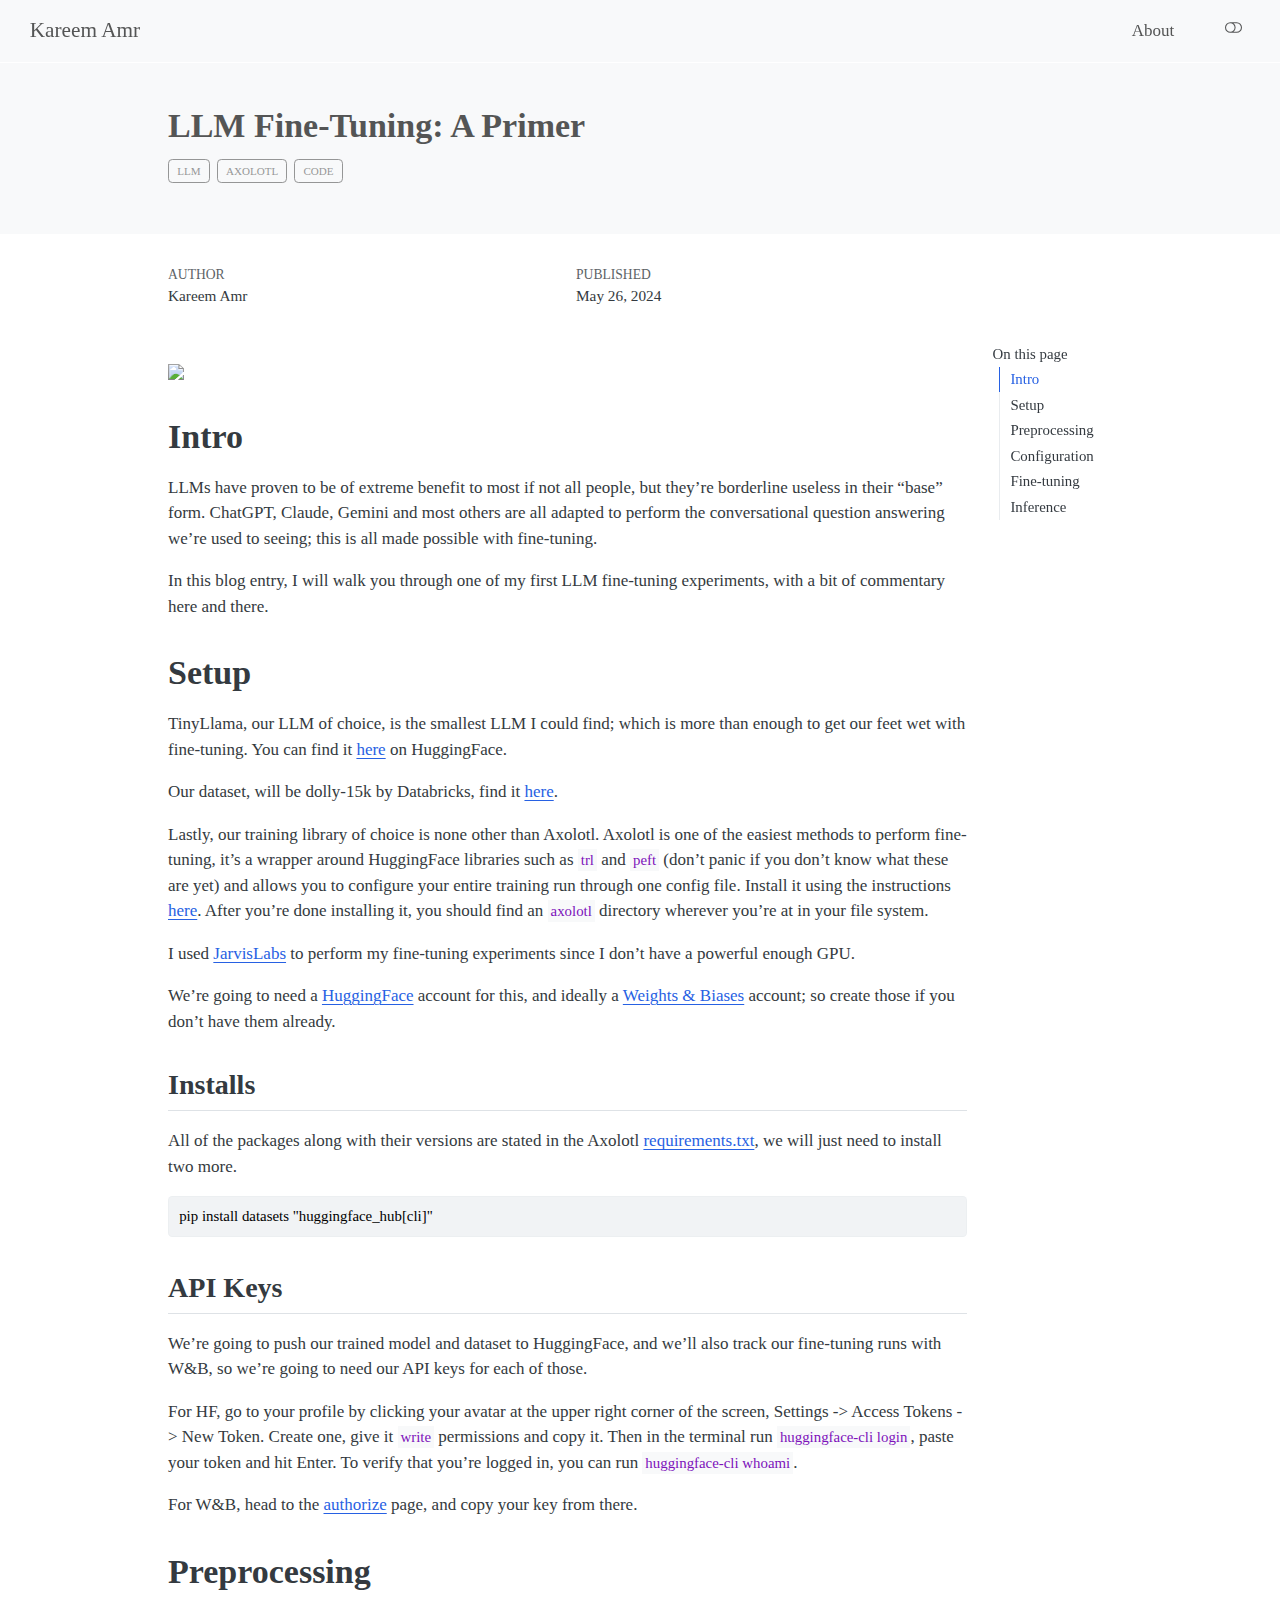
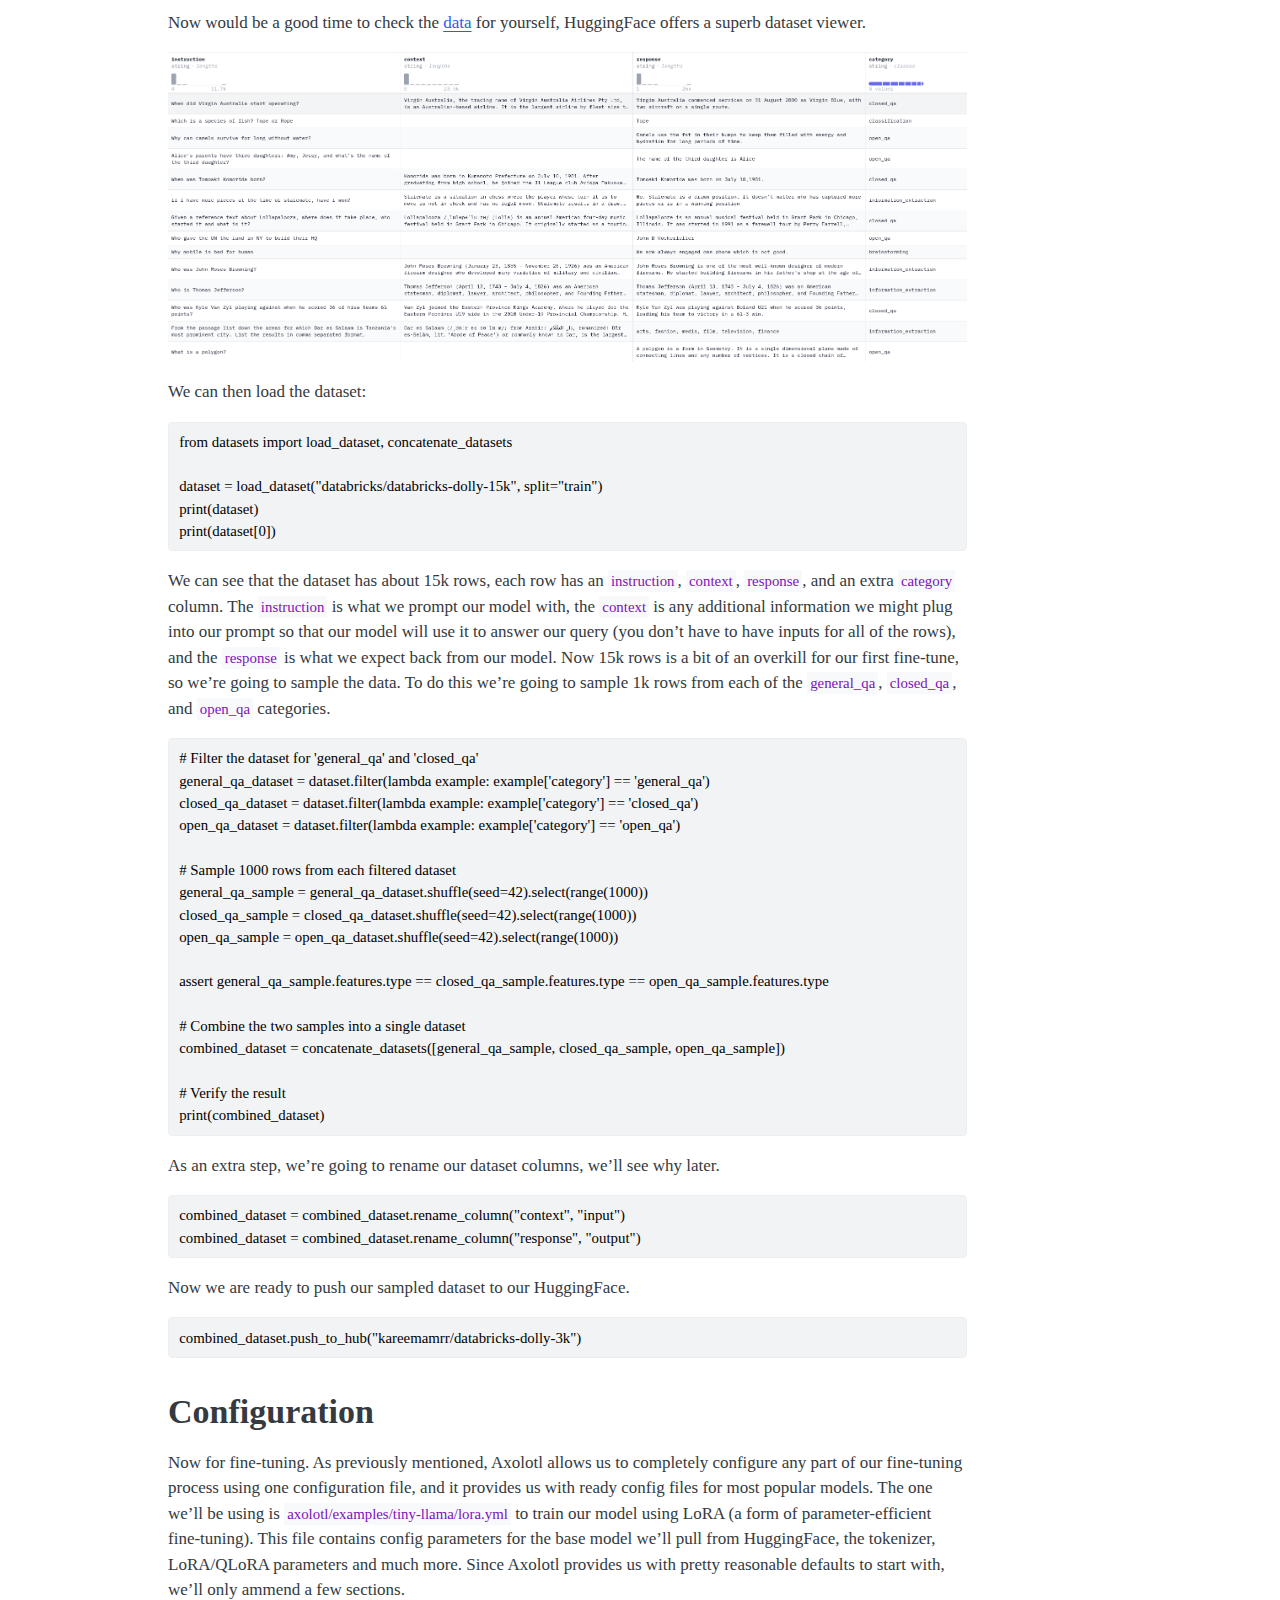
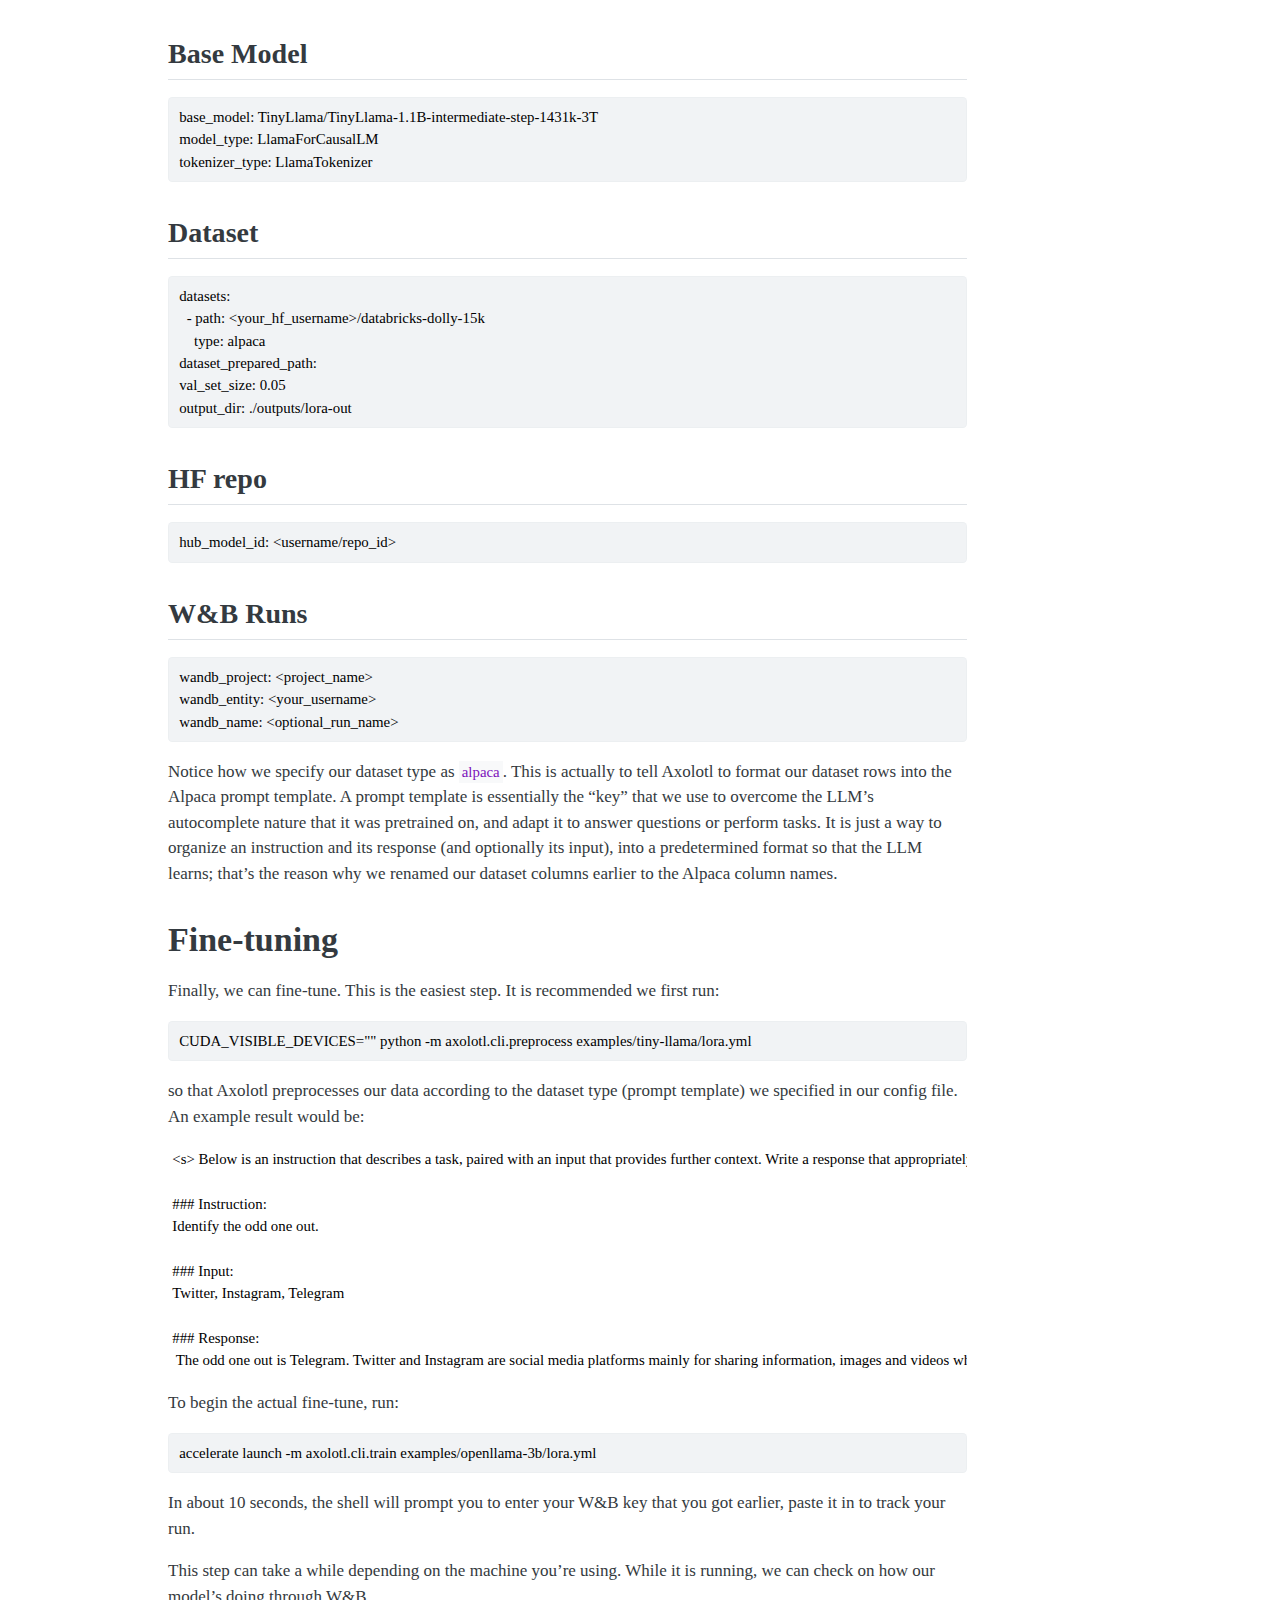
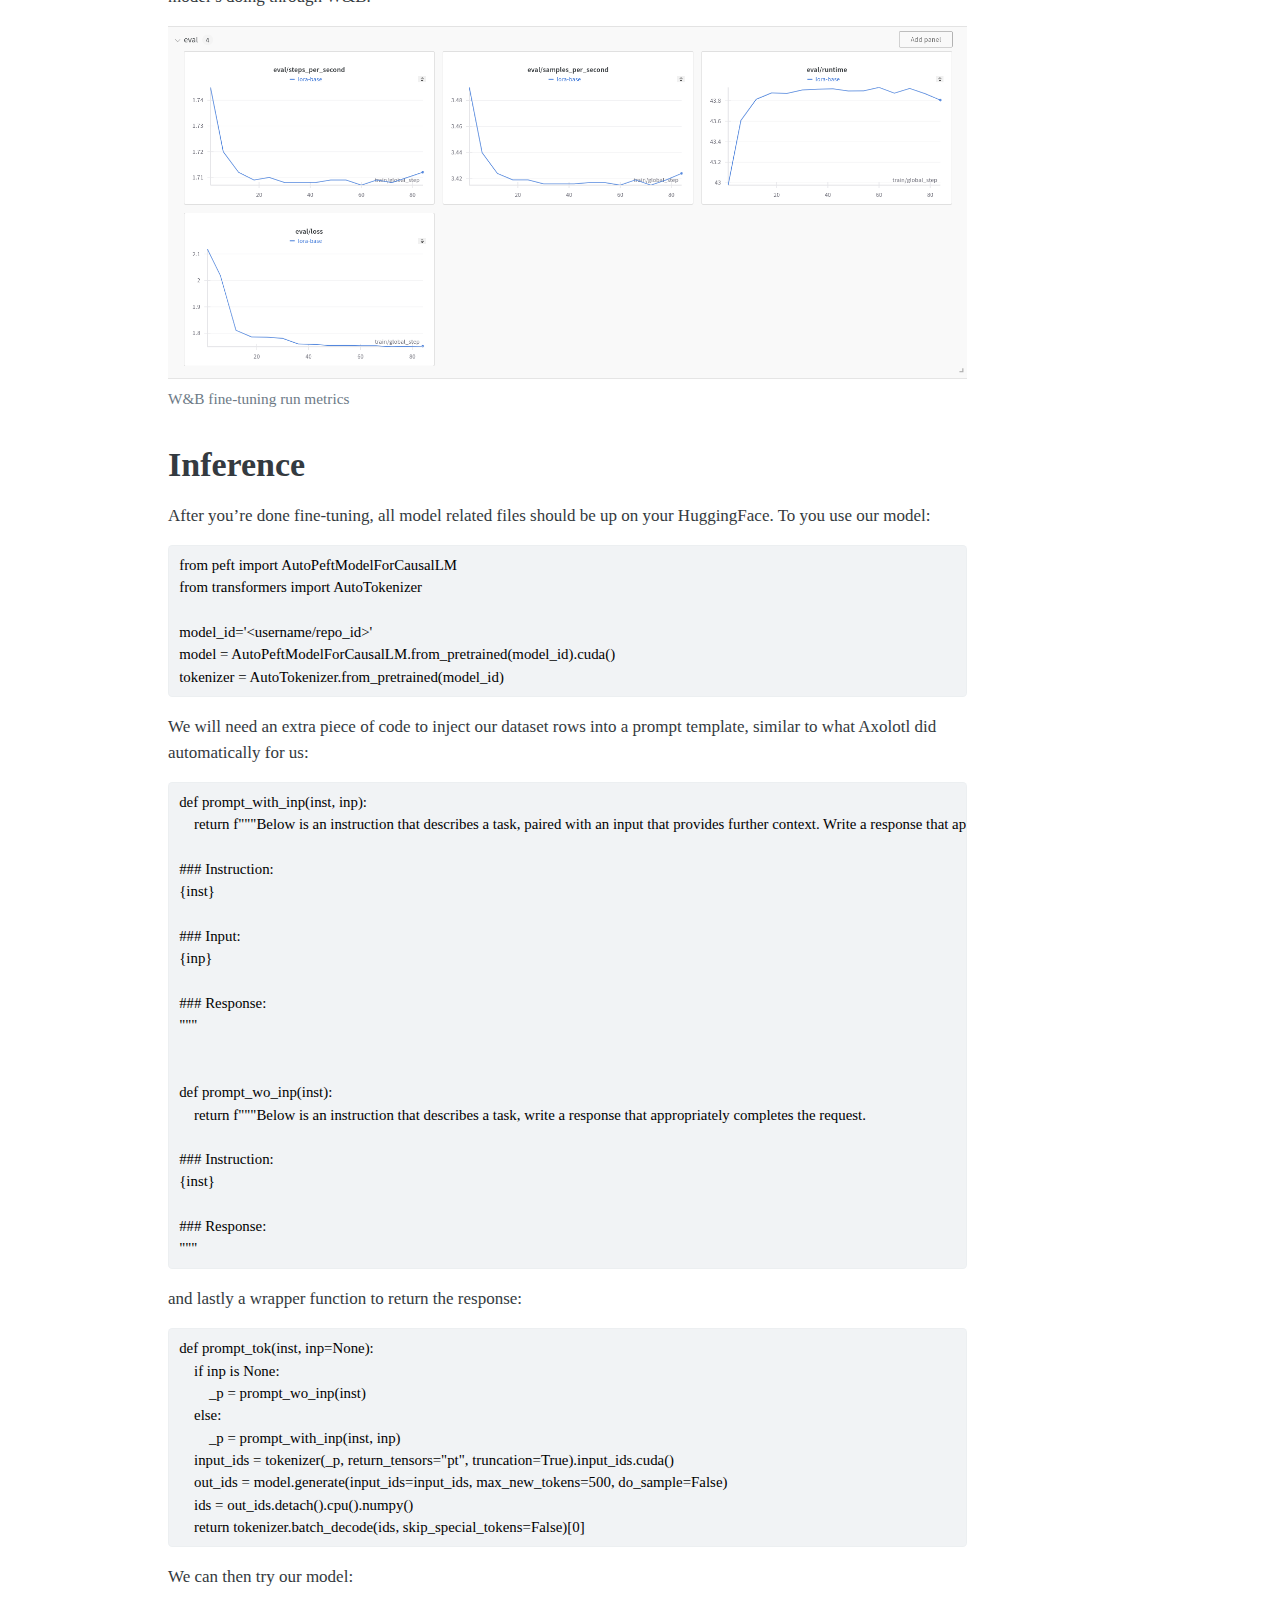
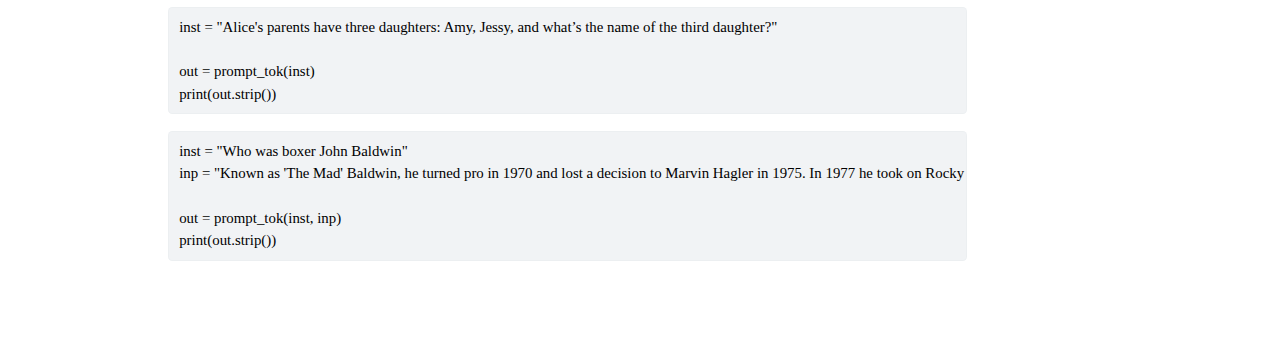
==== commit 270b86e9: "Built site for gh-pages" ====
--- a/posts/llm-primer/index.html
+++ b/posts/llm-primer/index.html
@@ -72,10 +72,12 @@
 <script src="../../site_libs/quarto-html/tippy.umd.min.js"></script>
 <script src="../../site_libs/quarto-html/anchor.min.js"></script>
 <link href="../../site_libs/quarto-html/tippy.css" rel="stylesheet">
-<link href="../../site_libs/quarto-html/quarto-syntax-highlighting.css" rel="stylesheet" id="quarto-text-highlighting-styles">
+<link href="../../site_libs/quarto-html/quarto-syntax-highlighting.css" rel="stylesheet" class="quarto-color-scheme" id="quarto-text-highlighting-styles">
+<link href="../../site_libs/quarto-html/quarto-syntax-highlighting-dark.css" rel="prefetch" class="quarto-color-scheme quarto-color-alternate" id="quarto-text-highlighting-styles">
 <script src="../../site_libs/bootstrap/bootstrap.min.js"></script>
 <link href="../../site_libs/bootstrap/bootstrap-icons.css" rel="stylesheet">
-<link href="../../site_libs/bootstrap/bootstrap.min.css" rel="stylesheet" id="quarto-bootstrap" data-mode="light">
+<link href="../../site_libs/bootstrap/bootstrap.min.css" rel="stylesheet" class="quarto-color-scheme" id="quarto-bootstrap" data-mode="light">
+<link href="../../site_libs/bootstrap/bootstrap-dark.min.css" rel="prefetch" class="quarto-color-scheme quarto-color-alternate" id="quarto-bootstrap" data-mode="dark">
 <script id="quarto-search-options" type="application/json">{
   "location": "navbar",
   "copy-button": false,
@@ -142,6 +144,7 @@
 </ul>
           </div> <!-- /navcollapse -->
           <div class="quarto-navbar-tools">
+  <a href="" class="quarto-color-scheme-toggle quarto-navigation-tool  px-1" onclick="window.quartoToggleColorScheme(); return false;" title="Toggle dark mode"><i class="bi"></i></a>
 </div>
       </div> <!-- /container-fluid -->
     </nav>
@@ -202,10 +205,8 @@
   <li><a href="#hf-repo" id="toc-hf-repo" class="nav-link" data-scroll-target="#hf-repo">HF repo</a></li>
   <li><a href="#wb-runs" id="toc-wb-runs" class="nav-link" data-scroll-target="#wb-runs">W&amp;B Runs</a></li>
   </ul></li>
-  <li><a href="#fine-tuning" id="toc-fine-tuning" class="nav-link" data-scroll-target="#fine-tuning">Fine-tuning</a>
-  <ul class="collapse">
+  <li><a href="#fine-tuning" id="toc-fine-tuning" class="nav-link" data-scroll-target="#fine-tuning">Fine-tuning</a></li>
   <li><a href="#inference" id="toc-inference" class="nav-link" data-scroll-target="#inference">Inference</a></li>
-  </ul></li>
   </ul>
 </nav>
     </div>
@@ -220,7 +221,7 @@
 <section id="intro" class="level1">
 <h1>Intro</h1>
 <p>LLMs have proven to be of extreme benefit to most if not all people, but they’re borderline useless in their “base” form. ChatGPT, Claude, Gemini and most others are all adapted to perform the conversational question answering we’re used to seeing; this is all made possible with fine-tuning.</p>
-<p>In this blog entry, I will walk you through one of my first LLM fine-tuning experiment(s), with a bit of commentary here and there.</p>
+<p>In this blog entry, I will walk you through one of my first LLM fine-tuning experiments, with a bit of commentary here and there.</p>
 </section>
 <section id="setup" class="level1">
 <h1>Setup</h1>
@@ -330,8 +331,9 @@
 <figcaption>W&amp;B fine-tuning run metrics</figcaption>
 </figure>
 </div>
-<section id="inference" class="level2">
-<h2 class="anchored" data-anchor-id="inference">Inference</h2>
+</section>
+<section id="inference" class="level1">
+<h1>Inference</h1>
 <p>After you’re done fine-tuning, all model related files should be up on your HuggingFace. To you use our model:</p>
 <div class="sourceCode" id="cb13"><pre class="sourceCode py code-with-copy"><code class="sourceCode python"><span id="cb13-1"><a href="#cb13-1" aria-hidden="true" tabindex="-1"></a><span class="im">from</span> peft <span class="im">import</span> AutoPeftModelForCausalLM</span>
 <span id="cb13-2"><a href="#cb13-2" aria-hidden="true" tabindex="-1"></a><span class="im">from</span> transformers <span class="im">import</span> AutoTokenizer</span>
@@ -384,7 +386,6 @@
 
 
 </section>
-</section>
 
 </main> <!-- /main -->
 <script id="quarto-html-after-body" type="application/javascript">
@@ -407,6 +408,150 @@
     }
   }
   toggleBodyColorPrimary();  
+  const disableStylesheet = (stylesheets) => {
+    for (let i=0; i < stylesheets.length; i++) {
+      const stylesheet = stylesheets[i];
+      stylesheet.rel = 'prefetch';
+    }
+  }
+  const enableStylesheet = (stylesheets) => {
+    for (let i=0; i < stylesheets.length; i++) {
+      const stylesheet = stylesheets[i];
+      stylesheet.rel = 'stylesheet';
+    }
+  }
+  const manageTransitions = (selector, allowTransitions) => {
+    const els = window.document.querySelectorAll(selector);
+    for (let i=0; i < els.length; i++) {
+      const el = els[i];
+      if (allowTransitions) {
+        el.classList.remove('notransition');
+      } else {
+        el.classList.add('notransition');
+      }
+    }
+  }
+  const toggleGiscusIfUsed = (isAlternate, darkModeDefault) => {
+    const baseTheme = document.querySelector('#giscus-base-theme')?.value ?? 'light';
+    const alternateTheme = document.querySelector('#giscus-alt-theme')?.value ?? 'dark';
+    let newTheme = '';
+    if(darkModeDefault) {
+      newTheme = isAlternate ? baseTheme : alternateTheme;
+    } else {
+      newTheme = isAlternate ? alternateTheme : baseTheme;
+    }
+    const changeGiscusTheme = () => {
+      // From: https://github.com/giscus/giscus/issues/336
+      const sendMessage = (message) => {
+        const iframe = document.querySelector('iframe.giscus-frame');
+        if (!iframe) return;
+        iframe.contentWindow.postMessage({ giscus: message }, 'https://giscus.app');
+      }
+      sendMessage({
+        setConfig: {
+          theme: newTheme
+        }
+      });
+    }
+    const isGiscussLoaded = window.document.querySelector('iframe.giscus-frame') !== null;
+    if (isGiscussLoaded) {
+      changeGiscusTheme();
+    }
+  }
+  const toggleColorMode = (alternate) => {
+    // Switch the stylesheets
+    const alternateStylesheets = window.document.querySelectorAll('link.quarto-color-scheme.quarto-color-alternate');
+    manageTransitions('#quarto-margin-sidebar .nav-link', false);
+    if (alternate) {
+      enableStylesheet(alternateStylesheets);
+      for (const sheetNode of alternateStylesheets) {
+        if (sheetNode.id === "quarto-bootstrap") {
+          toggleBodyColorMode(sheetNode);
+        }
+      }
+    } else {
+      disableStylesheet(alternateStylesheets);
+      toggleBodyColorPrimary();
+    }
+    manageTransitions('#quarto-margin-sidebar .nav-link', true);
+    // Switch the toggles
+    const toggles = window.document.querySelectorAll('.quarto-color-scheme-toggle');
+    for (let i=0; i < toggles.length; i++) {
+      const toggle = toggles[i];
+      if (toggle) {
+        if (alternate) {
+          toggle.classList.add("alternate");     
+        } else {
+          toggle.classList.remove("alternate");
+        }
+      }
+    }
+    // Hack to workaround the fact that safari doesn't
+    // properly recolor the scrollbar when toggling (#1455)
+    if (navigator.userAgent.indexOf('Safari') > 0 && navigator.userAgent.indexOf('Chrome') == -1) {
+      manageTransitions("body", false);
+      window.scrollTo(0, 1);
+      setTimeout(() => {
+        window.scrollTo(0, 0);
+        manageTransitions("body", true);
+      }, 40);  
+    }
+  }
+  const isFileUrl = () => { 
+    return window.location.protocol === 'file:';
+  }
+  const hasAlternateSentinel = () => {  
+    let styleSentinel = getColorSchemeSentinel();
+    if (styleSentinel !== null) {
+      return styleSentinel === "alternate";
+    } else {
+      return false;
+    }
+  }
+  const setStyleSentinel = (alternate) => {
+    const value = alternate ? "alternate" : "default";
+    if (!isFileUrl()) {
+      window.localStorage.setItem("quarto-color-scheme", value);
+    } else {
+      localAlternateSentinel = value;
+    }
+  }
+  const getColorSchemeSentinel = () => {
+    if (!isFileUrl()) {
+      const storageValue = window.localStorage.getItem("quarto-color-scheme");
+      return storageValue != null ? storageValue : localAlternateSentinel;
+    } else {
+      return localAlternateSentinel;
+    }
+  }
+  const darkModeDefault = false;
+  let localAlternateSentinel = darkModeDefault ? 'alternate' : 'default';
+  // Dark / light mode switch
+  window.quartoToggleColorScheme = () => {
+    // Read the current dark / light value 
+    let toAlternate = !hasAlternateSentinel();
+    toggleColorMode(toAlternate);
+    setStyleSentinel(toAlternate);
+    toggleGiscusIfUsed(toAlternate, darkModeDefault);
+  };
+  // Ensure there is a toggle, if there isn't float one in the top right
+  if (window.document.querySelector('.quarto-color-scheme-toggle') === null) {
+    const a = window.document.createElement('a');
+    a.classList.add('top-right');
+    a.classList.add('quarto-color-scheme-toggle');
+    a.href = "";
+    a.onclick = function() { try { window.quartoToggleColorScheme(); } catch {} return false; };
+    const i = window.document.createElement("i");
+    i.classList.add('bi');
+    a.appendChild(i);
+    window.document.body.appendChild(a);
+  }
+  // Switch to dark mode if need be
+  if (hasAlternateSentinel()) {
+    toggleColorMode(true);
+  } else {
+    toggleColorMode(false);
+  }
   const icon = "";
   const anchorJS = new window.AnchorJS();
   anchorJS.options = {
--- a/site_libs/quarto-html/quarto-syntax-highlighting-dark.css
+++ b/site_libs/quarto-html/quarto-syntax-highlighting-dark.css
@@ -0,0 +1,189 @@
+/* quarto syntax highlight colors */
+:root {
+  --quarto-hl-al-color: #f07178;
+  --quarto-hl-an-color: #d4d0ab;
+  --quarto-hl-at-color: #00e0e0;
+  --quarto-hl-bn-color: #d4d0ab;
+  --quarto-hl-bu-color: #abe338;
+  --quarto-hl-ch-color: #abe338;
+  --quarto-hl-co-color: #f8f8f2;
+  --quarto-hl-cv-color: #ffd700;
+  --quarto-hl-cn-color: #ffd700;
+  --quarto-hl-cf-color: #ffa07a;
+  --quarto-hl-dt-color: #ffa07a;
+  --quarto-hl-dv-color: #d4d0ab;
+  --quarto-hl-do-color: #f8f8f2;
+  --quarto-hl-er-color: #f07178;
+  --quarto-hl-ex-color: #00e0e0;
+  --quarto-hl-fl-color: #d4d0ab;
+  --quarto-hl-fu-color: #ffa07a;
+  --quarto-hl-im-color: #abe338;
+  --quarto-hl-in-color: #d4d0ab;
+  --quarto-hl-kw-color: #ffa07a;
+  --quarto-hl-op-color: #ffa07a;
+  --quarto-hl-ot-color: #00e0e0;
+  --quarto-hl-pp-color: #dcc6e0;
+  --quarto-hl-re-color: #00e0e0;
+  --quarto-hl-sc-color: #abe338;
+  --quarto-hl-ss-color: #abe338;
+  --quarto-hl-st-color: #abe338;
+  --quarto-hl-va-color: #00e0e0;
+  --quarto-hl-vs-color: #abe338;
+  --quarto-hl-wa-color: #dcc6e0;
+}
+
+/* other quarto variables */
+:root {
+  --quarto-font-monospace: SFMono-Regular, Menlo, Monaco, Consolas, "Liberation Mono", "Courier New", monospace;
+}
+
+code span.al {
+  background-color: #2a0f15;
+  font-weight: bold;
+  color: #f07178;
+}
+
+code span.an {
+  color: #d4d0ab;
+}
+
+code span.at {
+  color: #00e0e0;
+}
+
+code span.bn {
+  color: #d4d0ab;
+}
+
+code span.bu {
+  color: #abe338;
+}
+
+code span.ch {
+  color: #abe338;
+}
+
+code span.co {
+  font-style: italic;
+  color: #f8f8f2;
+}
+
+code span.cv {
+  color: #ffd700;
+}
+
+code span.cn {
+  color: #ffd700;
+}
+
+code span.cf {
+  font-weight: bold;
+  color: #ffa07a;
+}
+
+code span.dt {
+  color: #ffa07a;
+}
+
+code span.dv {
+  color: #d4d0ab;
+}
+
+code span.do {
+  color: #f8f8f2;
+}
+
+code span.er {
+  color: #f07178;
+  text-decoration: underline;
+}
+
+code span.ex {
+  font-weight: bold;
+  color: #00e0e0;
+}
+
+code span.fl {
+  color: #d4d0ab;
+}
+
+code span.fu {
+  color: #ffa07a;
+}
+
+code span.im {
+  color: #abe338;
+}
+
+code span.in {
+  color: #d4d0ab;
+}
+
+code span.kw {
+  font-weight: bold;
+  color: #ffa07a;
+}
+
+pre > code.sourceCode > span {
+  color: #f8f8f2;
+}
+
+code span {
+  color: #f8f8f2;
+}
+
+code.sourceCode > span {
+  color: #f8f8f2;
+}
+
+div.sourceCode,
+div.sourceCode pre.sourceCode {
+  color: #f8f8f2;
+}
+
+code span.op {
+  color: #ffa07a;
+}
+
+code span.ot {
+  color: #00e0e0;
+}
+
+code span.pp {
+  color: #dcc6e0;
+}
+
+code span.re {
+  background-color: #f8f8f2;
+  color: #00e0e0;
+}
+
+code span.sc {
+  color: #abe338;
+}
+
+code span.ss {
+  color: #abe338;
+}
+
+code span.st {
+  color: #abe338;
+}
+
+code span.va {
+  color: #00e0e0;
+}
+
+code span.vs {
+  color: #abe338;
+}
+
+code span.wa {
+  color: #dcc6e0;
+}
+
+.prevent-inlining {
+  content: "</";
+}
+
+/*# sourceMappingURL=935a306eefa94366c21e1a970dddb765.css.map */
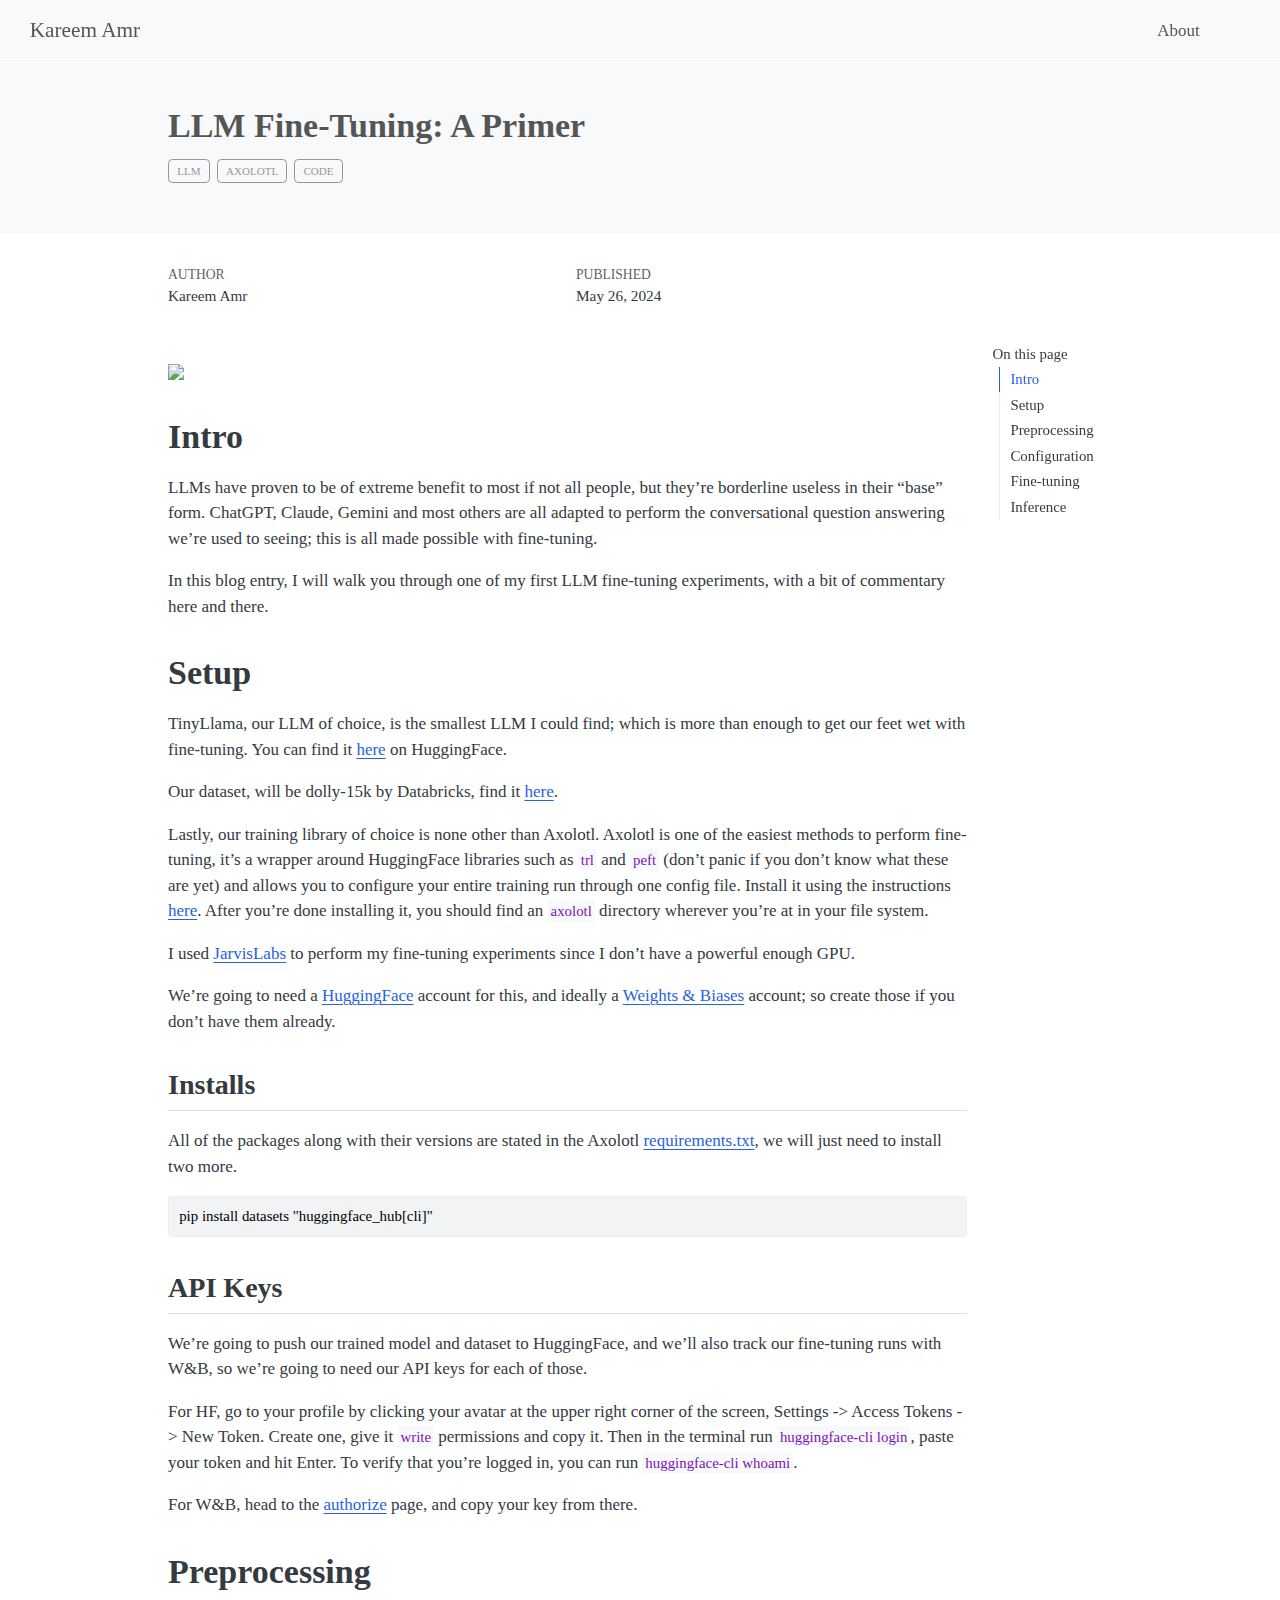
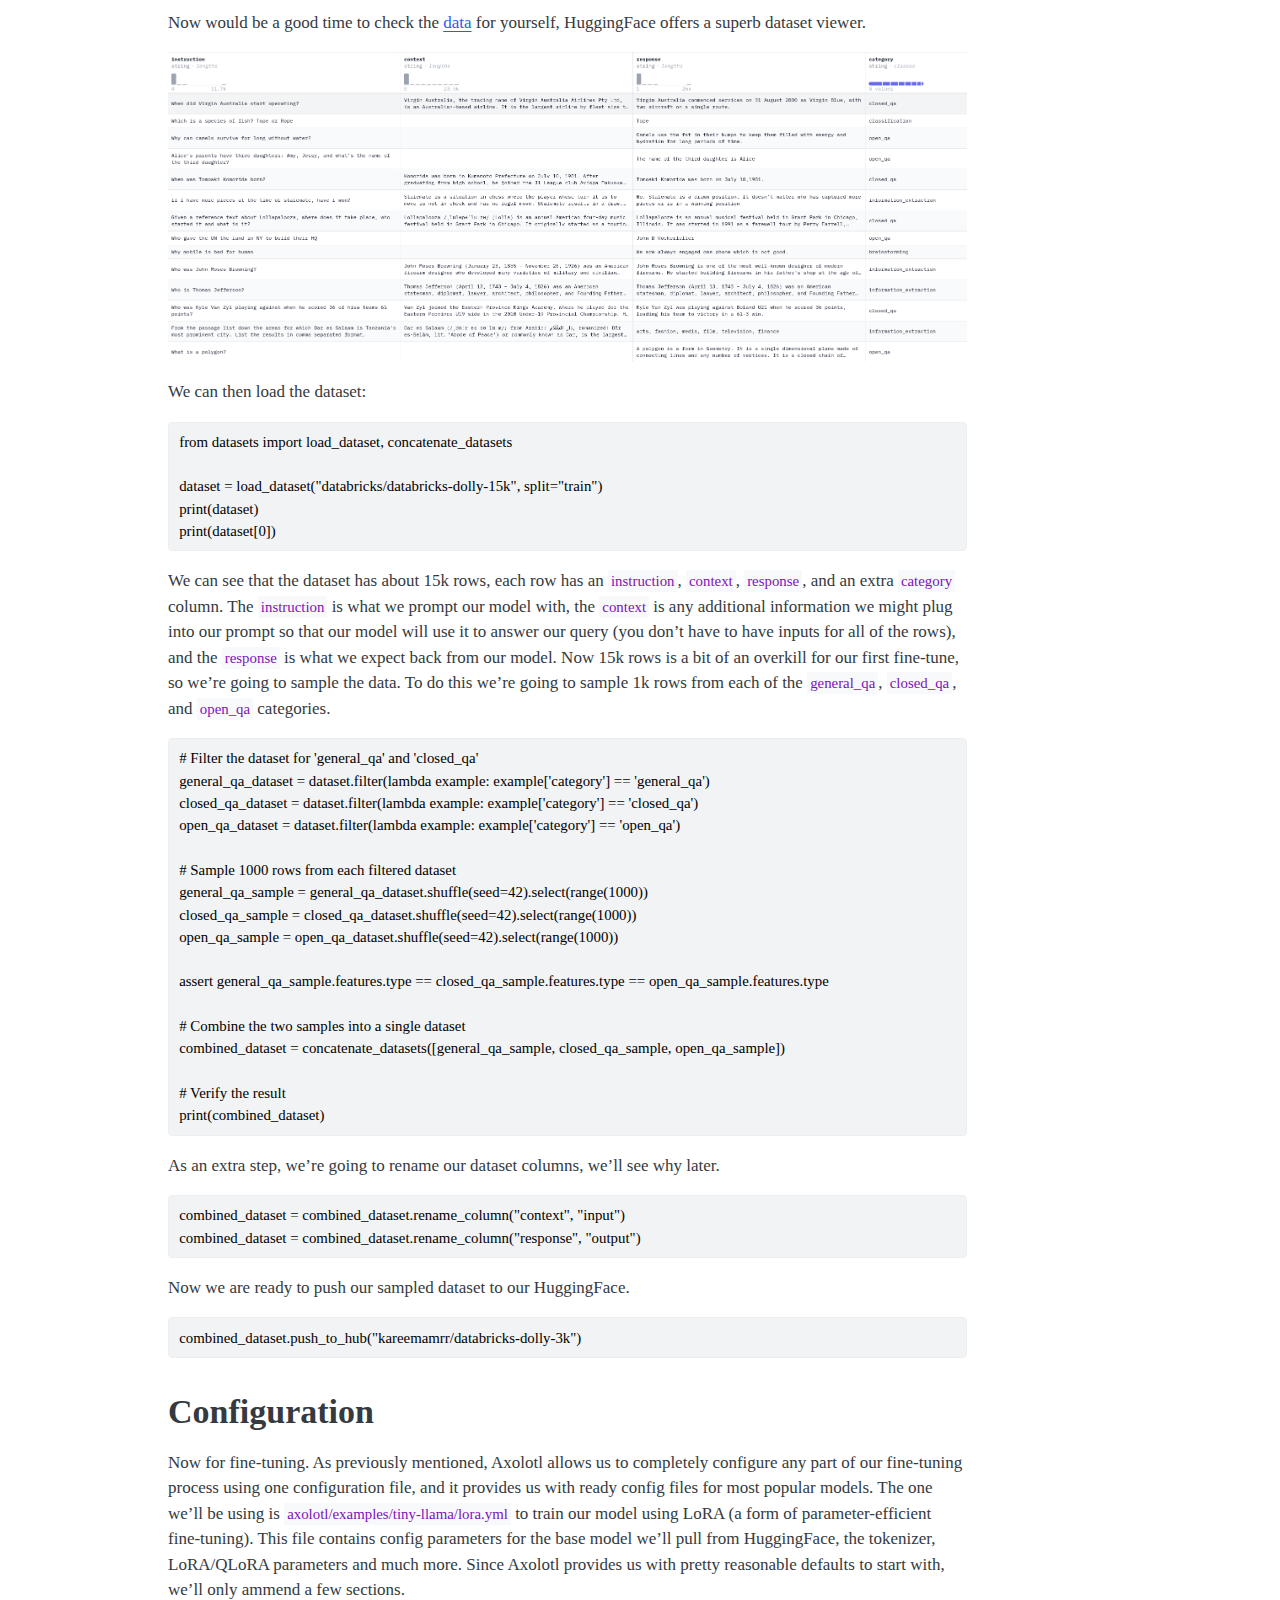
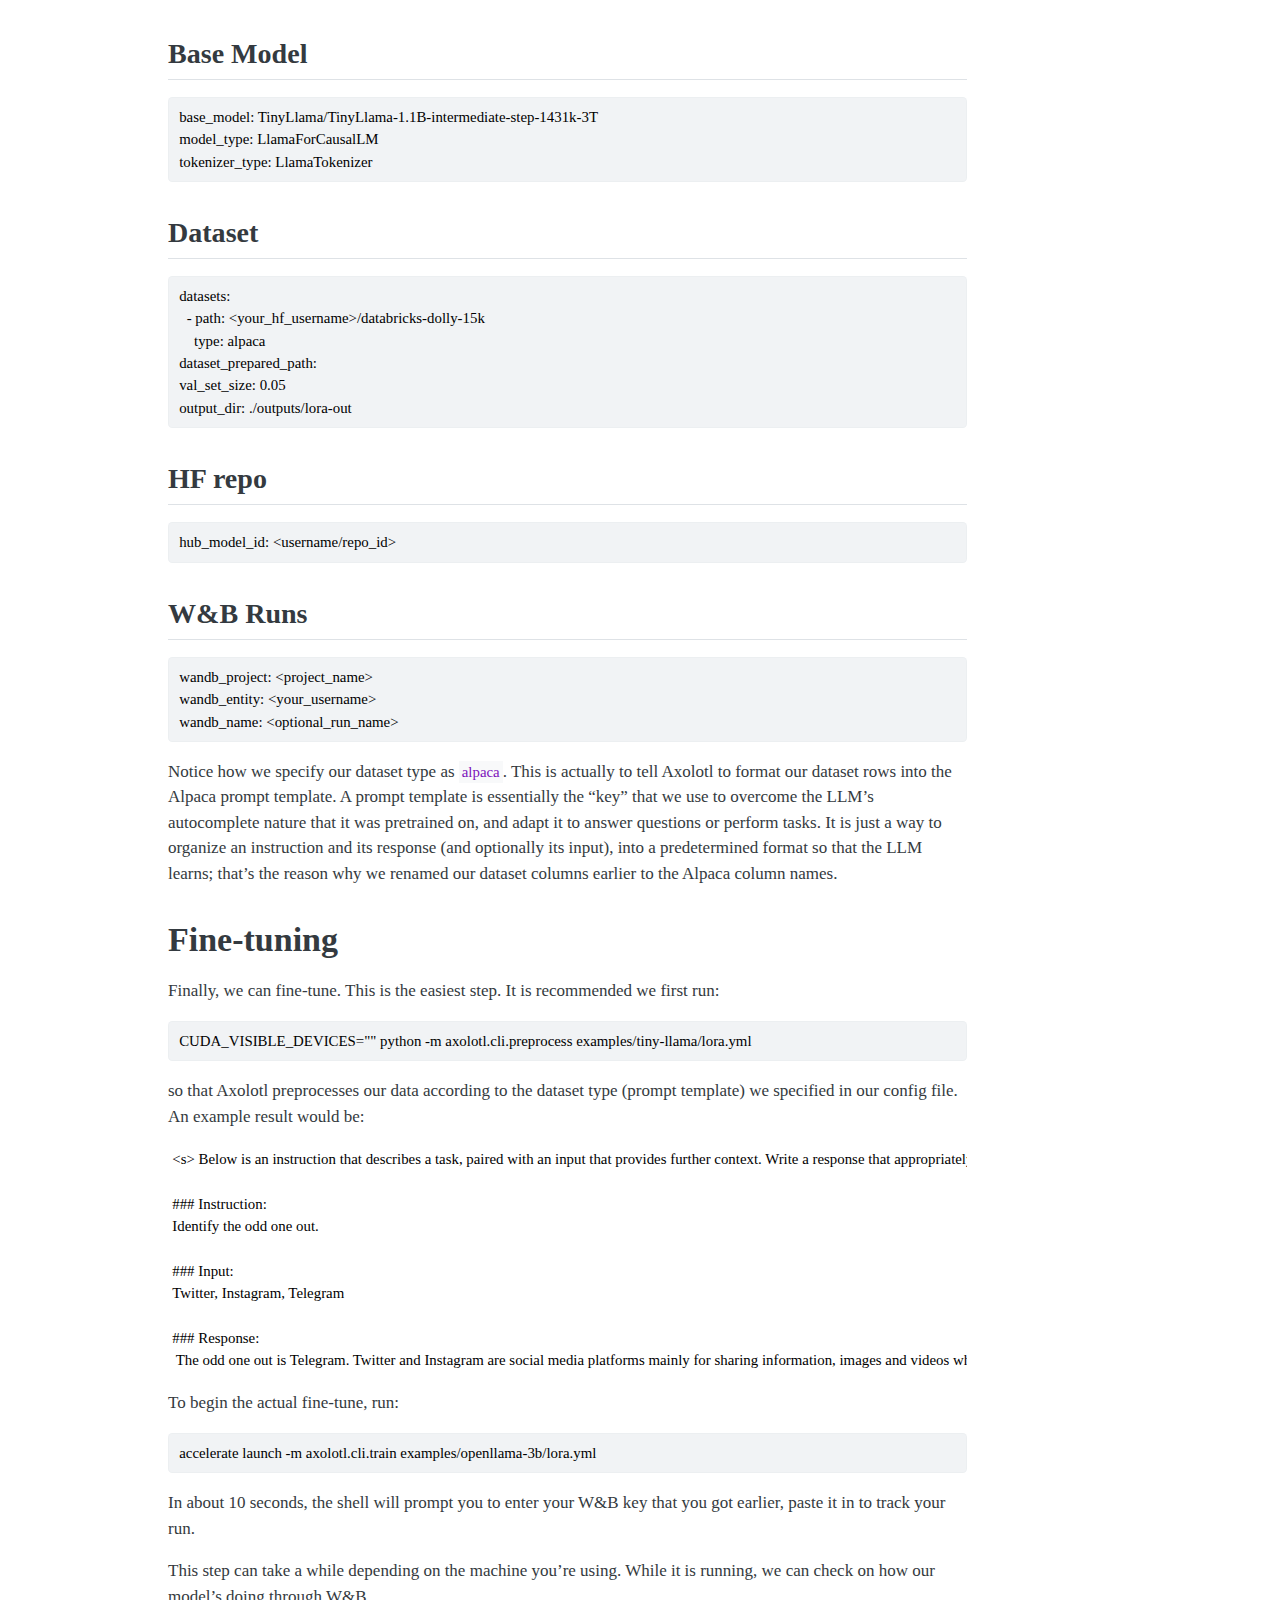
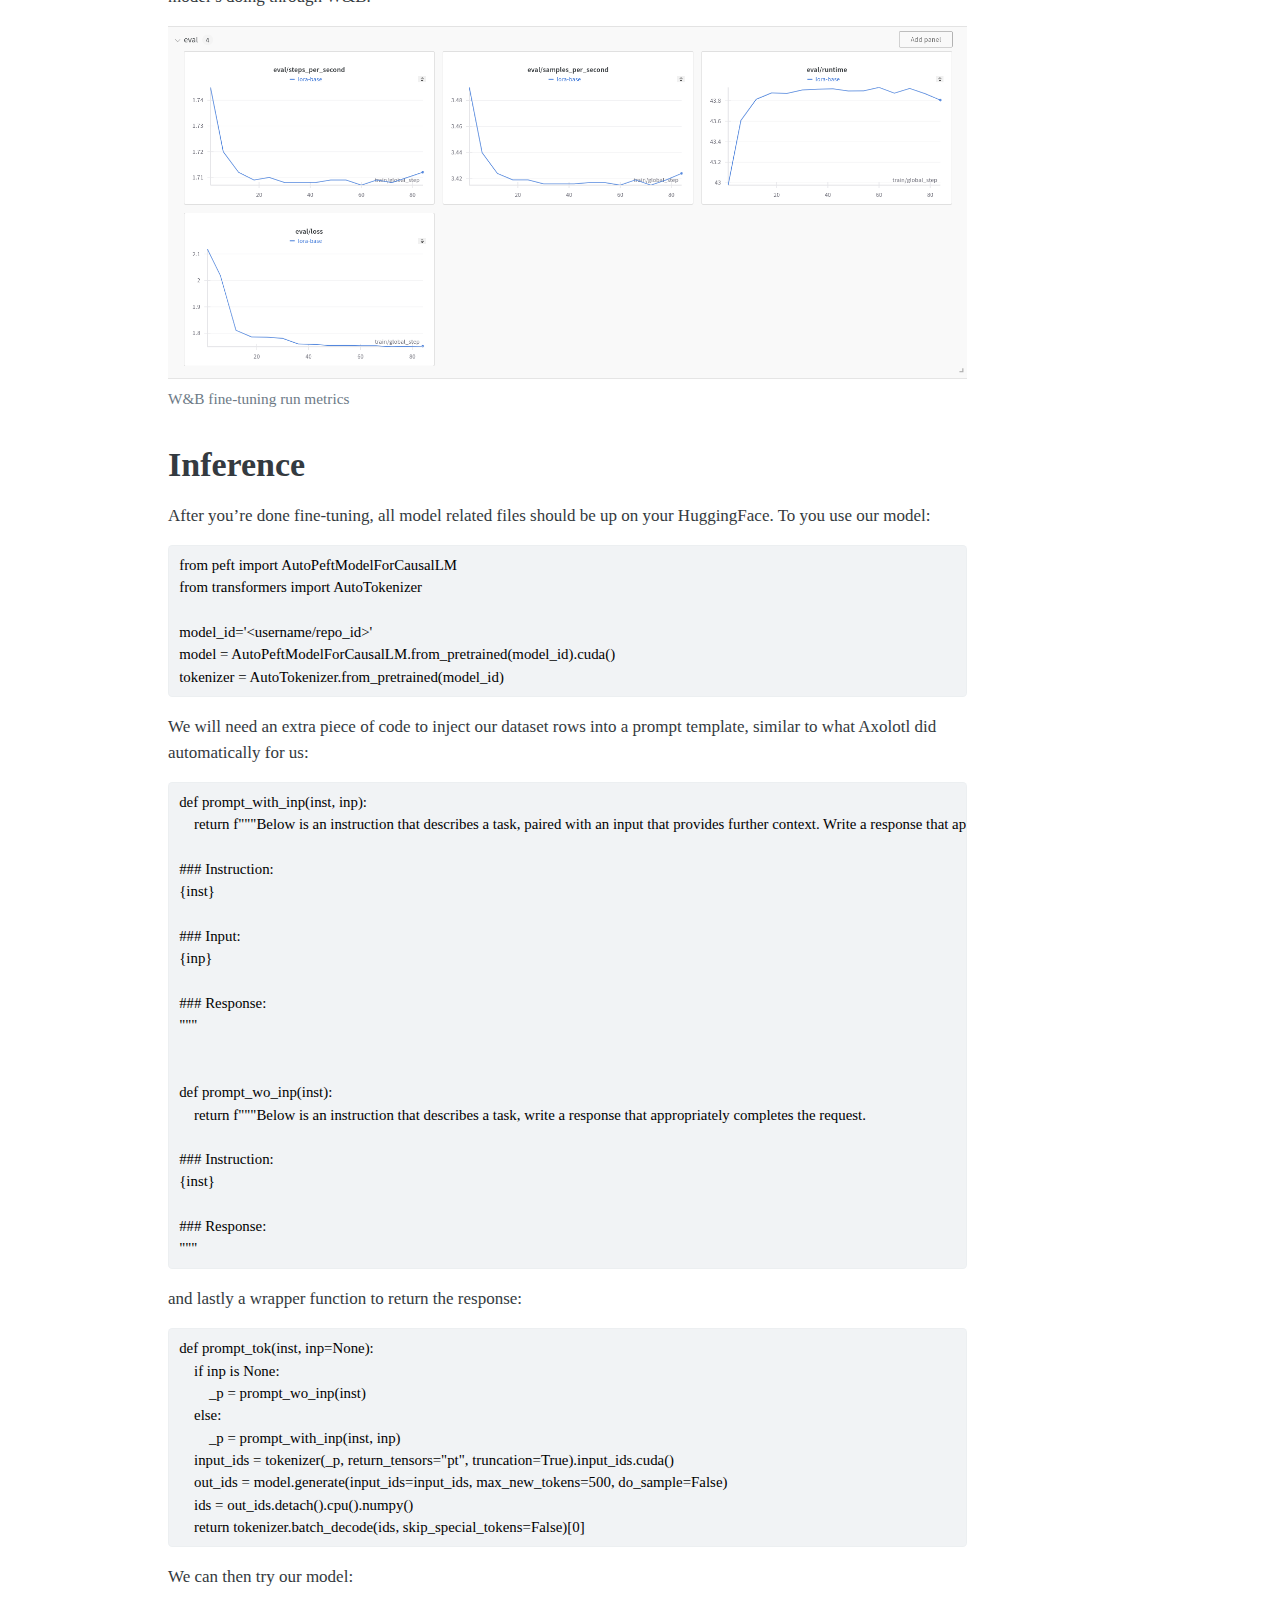
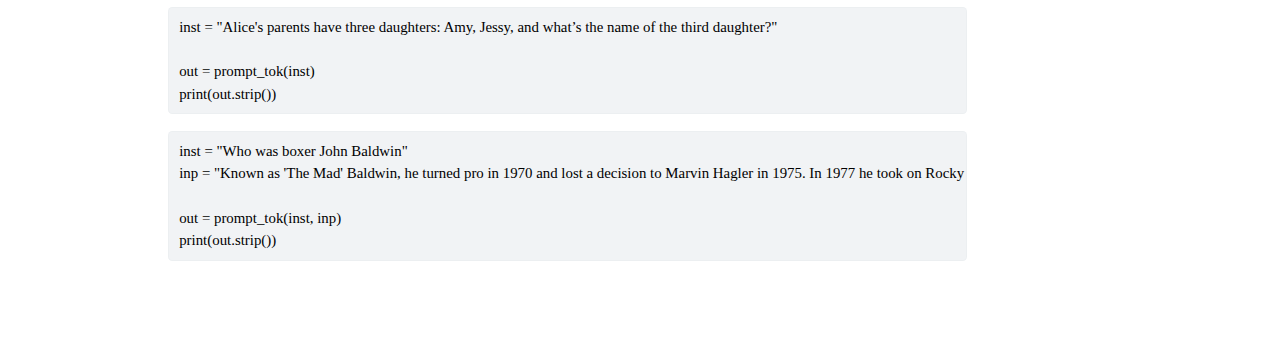
==== commit e5f9a926: "Built site for gh-pages" ====
--- a/posts/llm-primer/index.html
+++ b/posts/llm-primer/index.html
@@ -72,12 +72,10 @@
 <script src="../../site_libs/quarto-html/tippy.umd.min.js"></script>
 <script src="../../site_libs/quarto-html/anchor.min.js"></script>
 <link href="../../site_libs/quarto-html/tippy.css" rel="stylesheet">
-<link href="../../site_libs/quarto-html/quarto-syntax-highlighting.css" rel="stylesheet" class="quarto-color-scheme" id="quarto-text-highlighting-styles">
-<link href="../../site_libs/quarto-html/quarto-syntax-highlighting-dark.css" rel="prefetch" class="quarto-color-scheme quarto-color-alternate" id="quarto-text-highlighting-styles">
+<link href="../../site_libs/quarto-html/quarto-syntax-highlighting.css" rel="stylesheet" id="quarto-text-highlighting-styles">
 <script src="../../site_libs/bootstrap/bootstrap.min.js"></script>
 <link href="../../site_libs/bootstrap/bootstrap-icons.css" rel="stylesheet">
-<link href="../../site_libs/bootstrap/bootstrap.min.css" rel="stylesheet" class="quarto-color-scheme" id="quarto-bootstrap" data-mode="light">
-<link href="../../site_libs/bootstrap/bootstrap-dark.min.css" rel="prefetch" class="quarto-color-scheme quarto-color-alternate" id="quarto-bootstrap" data-mode="dark">
+<link href="../../site_libs/bootstrap/bootstrap.min.css" rel="stylesheet" id="quarto-bootstrap" data-mode="light">
 <script id="quarto-search-options" type="application/json">{
   "location": "navbar",
   "copy-button": false,
@@ -105,6 +103,7 @@
     "search-label": "Search"
   }
 }</script>
+<style>html{ scroll-behavior: smooth; }</style>
 
 
 <link rel="stylesheet" href="../../styles.css">
@@ -144,7 +143,6 @@
 </ul>
           </div> <!-- /navcollapse -->
           <div class="quarto-navbar-tools">
-  <a href="" class="quarto-color-scheme-toggle quarto-navigation-tool  px-1" onclick="window.quartoToggleColorScheme(); return false;" title="Toggle dark mode"><i class="bi"></i></a>
 </div>
       </div> <!-- /container-fluid -->
     </nav>
@@ -408,150 +406,6 @@
     }
   }
   toggleBodyColorPrimary();  
-  const disableStylesheet = (stylesheets) => {
-    for (let i=0; i < stylesheets.length; i++) {
-      const stylesheet = stylesheets[i];
-      stylesheet.rel = 'prefetch';
-    }
-  }
-  const enableStylesheet = (stylesheets) => {
-    for (let i=0; i < stylesheets.length; i++) {
-      const stylesheet = stylesheets[i];
-      stylesheet.rel = 'stylesheet';
-    }
-  }
-  const manageTransitions = (selector, allowTransitions) => {
-    const els = window.document.querySelectorAll(selector);
-    for (let i=0; i < els.length; i++) {
-      const el = els[i];
-      if (allowTransitions) {
-        el.classList.remove('notransition');
-      } else {
-        el.classList.add('notransition');
-      }
-    }
-  }
-  const toggleGiscusIfUsed = (isAlternate, darkModeDefault) => {
-    const baseTheme = document.querySelector('#giscus-base-theme')?.value ?? 'light';
-    const alternateTheme = document.querySelector('#giscus-alt-theme')?.value ?? 'dark';
-    let newTheme = '';
-    if(darkModeDefault) {
-      newTheme = isAlternate ? baseTheme : alternateTheme;
-    } else {
-      newTheme = isAlternate ? alternateTheme : baseTheme;
-    }
-    const changeGiscusTheme = () => {
-      // From: https://github.com/giscus/giscus/issues/336
-      const sendMessage = (message) => {
-        const iframe = document.querySelector('iframe.giscus-frame');
-        if (!iframe) return;
-        iframe.contentWindow.postMessage({ giscus: message }, 'https://giscus.app');
-      }
-      sendMessage({
-        setConfig: {
-          theme: newTheme
-        }
-      });
-    }
-    const isGiscussLoaded = window.document.querySelector('iframe.giscus-frame') !== null;
-    if (isGiscussLoaded) {
-      changeGiscusTheme();
-    }
-  }
-  const toggleColorMode = (alternate) => {
-    // Switch the stylesheets
-    const alternateStylesheets = window.document.querySelectorAll('link.quarto-color-scheme.quarto-color-alternate');
-    manageTransitions('#quarto-margin-sidebar .nav-link', false);
-    if (alternate) {
-      enableStylesheet(alternateStylesheets);
-      for (const sheetNode of alternateStylesheets) {
-        if (sheetNode.id === "quarto-bootstrap") {
-          toggleBodyColorMode(sheetNode);
-        }
-      }
-    } else {
-      disableStylesheet(alternateStylesheets);
-      toggleBodyColorPrimary();
-    }
-    manageTransitions('#quarto-margin-sidebar .nav-link', true);
-    // Switch the toggles
-    const toggles = window.document.querySelectorAll('.quarto-color-scheme-toggle');
-    for (let i=0; i < toggles.length; i++) {
-      const toggle = toggles[i];
-      if (toggle) {
-        if (alternate) {
-          toggle.classList.add("alternate");     
-        } else {
-          toggle.classList.remove("alternate");
-        }
-      }
-    }
-    // Hack to workaround the fact that safari doesn't
-    // properly recolor the scrollbar when toggling (#1455)
-    if (navigator.userAgent.indexOf('Safari') > 0 && navigator.userAgent.indexOf('Chrome') == -1) {
-      manageTransitions("body", false);
-      window.scrollTo(0, 1);
-      setTimeout(() => {
-        window.scrollTo(0, 0);
-        manageTransitions("body", true);
-      }, 40);  
-    }
-  }
-  const isFileUrl = () => { 
-    return window.location.protocol === 'file:';
-  }
-  const hasAlternateSentinel = () => {  
-    let styleSentinel = getColorSchemeSentinel();
-    if (styleSentinel !== null) {
-      return styleSentinel === "alternate";
-    } else {
-      return false;
-    }
-  }
-  const setStyleSentinel = (alternate) => {
-    const value = alternate ? "alternate" : "default";
-    if (!isFileUrl()) {
-      window.localStorage.setItem("quarto-color-scheme", value);
-    } else {
-      localAlternateSentinel = value;
-    }
-  }
-  const getColorSchemeSentinel = () => {
-    if (!isFileUrl()) {
-      const storageValue = window.localStorage.getItem("quarto-color-scheme");
-      return storageValue != null ? storageValue : localAlternateSentinel;
-    } else {
-      return localAlternateSentinel;
-    }
-  }
-  const darkModeDefault = false;
-  let localAlternateSentinel = darkModeDefault ? 'alternate' : 'default';
-  // Dark / light mode switch
-  window.quartoToggleColorScheme = () => {
-    // Read the current dark / light value 
-    let toAlternate = !hasAlternateSentinel();
-    toggleColorMode(toAlternate);
-    setStyleSentinel(toAlternate);
-    toggleGiscusIfUsed(toAlternate, darkModeDefault);
-  };
-  // Ensure there is a toggle, if there isn't float one in the top right
-  if (window.document.querySelector('.quarto-color-scheme-toggle') === null) {
-    const a = window.document.createElement('a');
-    a.classList.add('top-right');
-    a.classList.add('quarto-color-scheme-toggle');
-    a.href = "";
-    a.onclick = function() { try { window.quartoToggleColorScheme(); } catch {} return false; };
-    const i = window.document.createElement("i");
-    i.classList.add('bi');
-    a.appendChild(i);
-    window.document.body.appendChild(a);
-  }
-  // Switch to dark mode if need be
-  if (hasAlternateSentinel()) {
-    toggleColorMode(true);
-  } else {
-    toggleColorMode(false);
-  }
   const icon = "";
   const anchorJS = new window.AnchorJS();
   anchorJS.options = {
@@ -946,4 +800,5 @@
 
 
 
+<script src="../../site_libs/quarto-html/zenscroll-min.js"></script>
 </body></html>